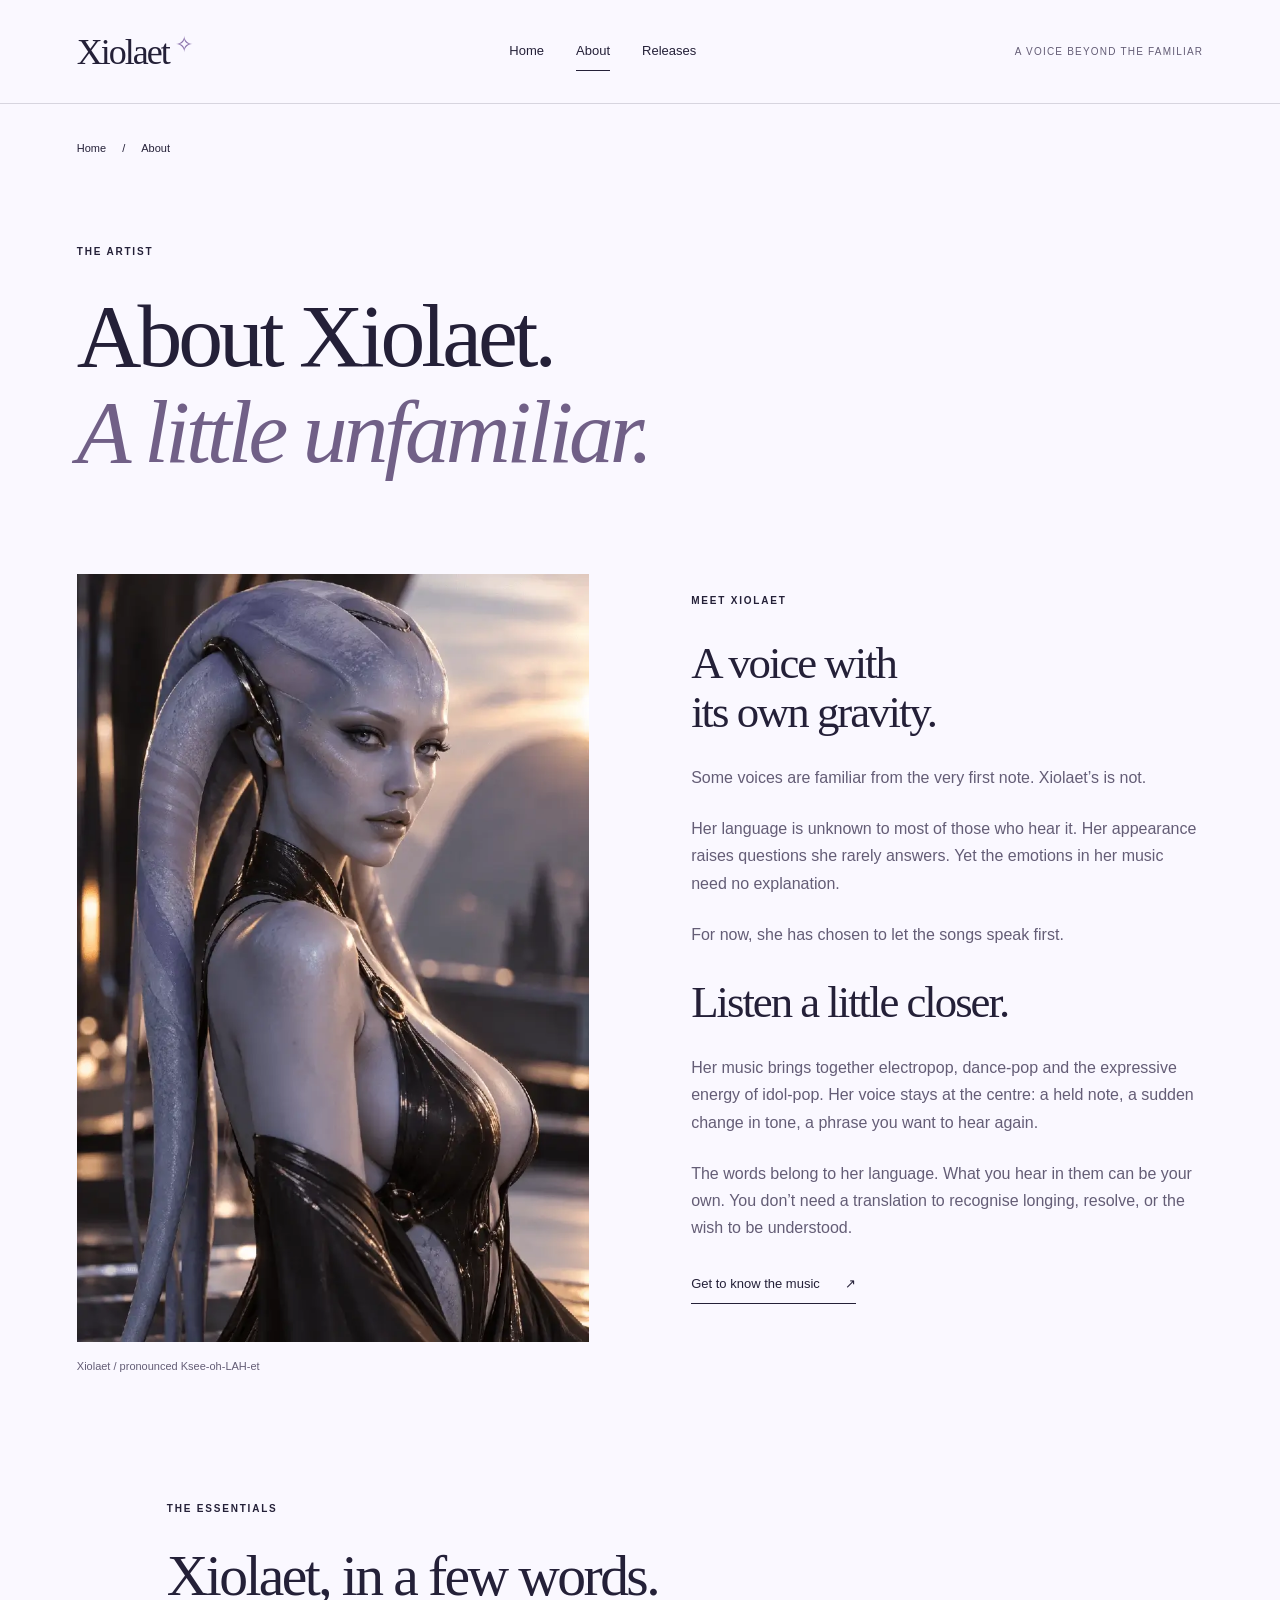
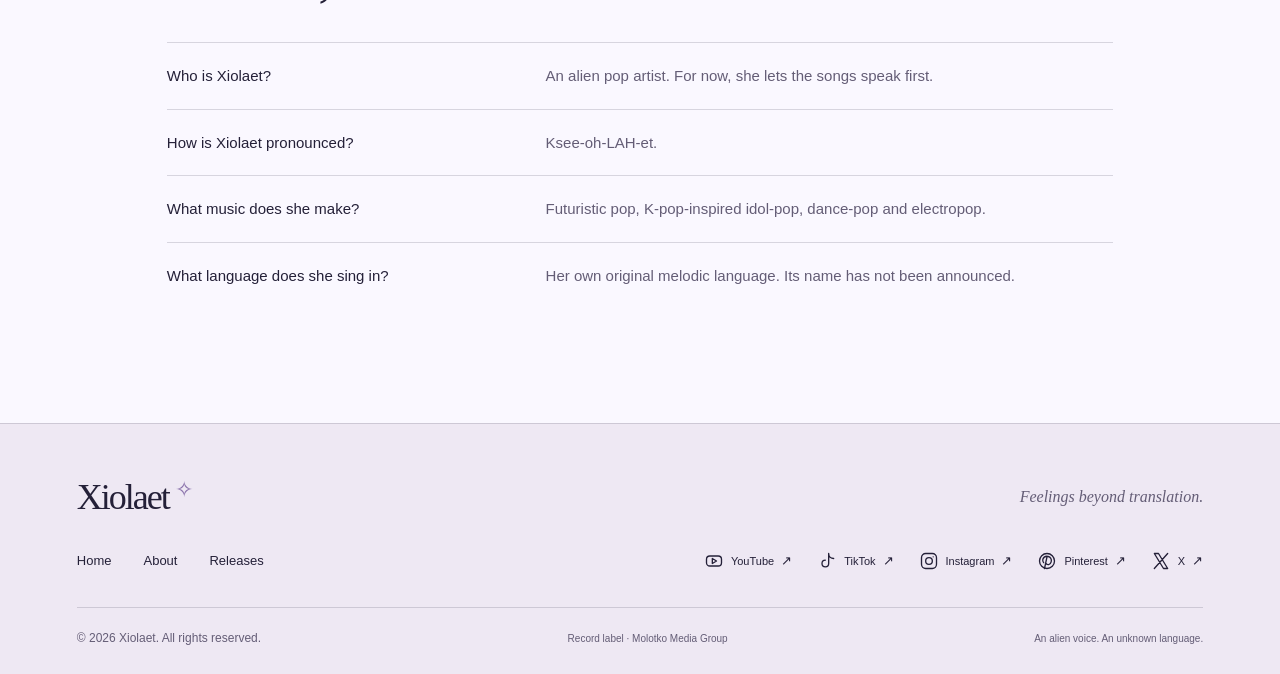
==== about/index.html @ 5410c73b "lireva release" ====
<!doctype html>
<html lang="en"><head>
<meta charset="utf-8">
<meta name="viewport" content="width=device-width, initial-scale=1"><title>About Xiolaet — Her Voice, Language &amp; Music</title>
<meta name="description" content="Meet Xiolaet through her voice, original melodic language and music. Discover the artist behind an alien voice and feelings beyond translation.">
<meta name="robots" content="noindex, nofollow">
<meta name="theme-color" content="#FAF8FF">
<meta property="og:type" content="website">
<meta property="og:title" content="About Xiolaet — Her Voice, Language &amp; Music">
<meta property="og:description" content="Meet Xiolaet through her voice, original melodic language and music. Discover the artist behind an alien voice and feelings beyond translation.">
<meta property="og:site_name" content="Xiolaet">
<meta name="twitter:card" content="summary">
<meta name="twitter:title" content="About Xiolaet — Her Voice, Language &amp; Music">
<meta name="twitter:description" content="Meet Xiolaet through her voice, original melodic language and music. Discover the artist behind an alien voice and feelings beyond translation."><!-- Add absolute canonical, og:url and social image URLs when the production domain is confirmed. -->
<link rel="icon" href="/favicon.svg" type="image/svg+xml">
<link rel="stylesheet" href="/assets/css/styles.css">
<script src="/assets/js/main.js" defer></script>
<script type="application/ld+json">
{
  "@context": "https://schema.org",
  "@graph": [
    {
      "@type": "WebSite",
      "@id": "/#website",
      "name": "Xiolaet",
      "url": "/",
      "inLanguage": "en",
      "about": {
        "@id": "/#artist"
      }
    },
    {
      "@type": "Person",
      "@id": "/#artist",
      "name": "Xiolaet",
      "description": "Xiolaet is an alien pop artist whose music brings together electropop, dance-pop and an original melodic language.",
      "url": "/about/",
      "sameAs": [
        "https://www.youtube.com/@xiolaet",
        "https://www.tiktok.com/@xiolaet_music",
        "https://www.instagram.com/xiolaet.music/",
        "https://www.pinterest.com/xiolaet/",
        "https://x.com/xiolaet"
      ]
    },
    {
      "@type": "AboutPage",
      "@id": "/about/#webpage",
      "url": "/about/",
      "name": "About Xiolaet — Her Voice, Language & Music",
      "description": "Meet Xiolaet through her voice, original melodic language and music. Discover the artist behind an alien voice and feelings beyond translation.",
      "inLanguage": "en",
      "isPartOf": {
        "@id": "/#website"
      },
      "about": {
        "@id": "/#artist"
      },
      "primaryImageOfPage": {
        "@type": "ImageObject",
        "contentUrl": "/assets/images/xiolaet-1024.webp",
        "width": 1024,
        "height": 1536,
        "caption": "Portrait of Xiolaet."
      },
      "mainEntity": {
        "@id": "/#artist"
      },
      "breadcrumb": {
        "@id": "/about/#breadcrumbs"
      }
    },
    {
      "@type": "BreadcrumbList",
      "@id": "/about/#breadcrumbs",
      "itemListElement": [
        {
          "@type": "ListItem",
          "position": 1,
          "name": "Home",
          "item": "/"
        },
        {
          "@type": "ListItem",
          "position": 2,
          "name": "About",
          "item": "/about/"
        }
      ]
    }
  ]
}
</script></head><body><a class="skip" href="#main">Skip to content</a><header class="site-header"><a class="wordmark" href="/" aria-label="Xiolaet home">Xiolaet<span aria-hidden="true">✧</span></a><button class="menu-toggle" aria-controls="navigation" aria-expanded="false" hidden>Menu <span aria-hidden="true">＋</span></button><nav id="navigation" aria-label="Main navigation"><a href="/">Home</a><a href="/about/" aria-current="page">About</a><a href="/releases/">Releases</a></nav><span class="header-note">A voice beyond the familiar</span></header><main id="main"><nav class="breadcrumbs" aria-label="Breadcrumb"><a href="/">Home</a><span>/</span><span aria-current="page">About</span></nav><section class="page-heading"><p class="eyebrow">The artist</p><h1>About Xiolaet.<br><em>A little unfamiliar.</em></h1></section><section class="about-grid section"><div class="about-image"><img class="portrait" src="/assets/images/xiolaet-768.webp" srcset="/assets/images/xiolaet-480.webp 480w, /assets/images/xiolaet-768.webp 768w, /assets/images/xiolaet-1024.webp 1024w" sizes="(max-width: 720px) 100vw, 50vw" width="1024" height="1536" alt="Portrait of Xiolaet with lavender skin and sculptural head-tails in warm evening light" fetchpriority=high><p class="photo-note">Xiolaet / pronounced Ksee-oh-LAH-et</p></div><div class="editorial"><p class="eyebrow">Meet Xiolaet</p><h2>A voice with<br>its own gravity.</h2><p>Some voices are familiar from the very first note. Xiolaet’s is not.</p><p>Her language is unknown to most of those who hear it. Her appearance raises questions she rarely answers. Yet the emotions in her music need no explanation.</p><p>For now, she has chosen to let the songs speak first.</p><h2>Listen a little closer.</h2><p>Her music brings together electropop, dance-pop and the expressive energy of idol-pop. Her voice stays at the centre: a held note, a sudden change in tone, a phrase you want to hear again.</p><p>The words belong to her language. What you hear in them can be your own. You don’t need a translation to recognise longing, resolve, or the wish to be understood.</p><a class="text-link" href="/releases/">Get to know the music <span>↗</span></a></div></section><section class="section artist-facts" aria-labelledby="artist-facts"><p class="eyebrow">The essentials</p><h2 id="artist-facts">Xiolaet, in a few words.</h2><dl><div><dt>Who is Xiolaet?</dt><dd>An alien pop artist. For now, she lets the songs speak first.</dd></div><div><dt>How is Xiolaet pronounced?</dt><dd>Ksee-oh-LAH-et.</dd></div><div><dt>What music does she make?</dt><dd>Futuristic pop, K-pop-inspired idol-pop, dance-pop and electropop.</dd></div><div><dt>What language does she sing in?</dt><dd>Her own original melodic language. Its name has not been announced.</dd></div></dl></section></main><footer><div class="footer-top"><a class="wordmark" href="/">Xiolaet<span aria-hidden="true">✧</span></a><p>Feelings beyond translation.</p></div><div class="footer-middle"><nav aria-label="Footer navigation"><a href="/">Home</a><a href="/about/" aria-current="page">About</a><a href="/releases/">Releases</a></nav><div class="social-links"><a href="https://www.youtube.com/@xiolaet" target="_blank" rel="noopener noreferrer" aria-label="Xiolaet on YouTube (opens in a new tab)"><img src="/assets/icons/youtube.svg" width="20" height="20" alt="">YouTube<span aria-hidden="true">↗</span></a><a href="https://www.tiktok.com/@xiolaet_music" target="_blank" rel="noopener noreferrer" aria-label="Xiolaet on TikTok (opens in a new tab)"><img src="/assets/icons/tiktok.svg" width="20" height="20" alt="">TikTok<span aria-hidden="true">↗</span></a><a href="https://www.instagram.com/xiolaet.music/" target="_blank" rel="noopener noreferrer" aria-label="Xiolaet on Instagram (opens in a new tab)"><img src="/assets/icons/instagram.svg" width="20" height="20" alt="">Instagram<span aria-hidden="true">↗</span></a><a href="https://www.pinterest.com/xiolaet/" target="_blank" rel="noopener noreferrer" aria-label="Xiolaet on Pinterest (opens in a new tab)"><img src="/assets/icons/pinterest.svg" width="20" height="20" alt="">Pinterest<span aria-hidden="true">↗</span></a><a href="https://x.com/xiolaet" target="_blank" rel="noopener noreferrer" aria-label="Xiolaet on X (opens in a new tab)"><img src="/assets/icons/x.svg" width="20" height="20" alt="">X<span aria-hidden="true">↗</span></a></div></div><div class="footer-bottom"><small>© 2026 Xiolaet. All rights reserved.</small><span class="label-credit">Record label · Molotko Media Group</span><span>An alien voice. An unknown language.</span></div></footer></body></html>
---- assets/css/styles.css ----
:root{--pearl:#faf8ff;--lavender:#c9b9e8;--blush:#f2e6f2;--lilac:#a99acb;--ink:#242038;--muted:#645d76;--cobalt:#7386cb;--champagne:#dcc8a9;--serif:Georgia,'Times New Roman',serif;--sans:'Helvetica Neue',Arial,sans-serif;--space:clamp(24px,6vw,100px);--radius:3px;--line:rgba(36,32,56,.16)}
*{box-sizing:border-box}html{scroll-behavior:smooth;scroll-padding-top:30px}body{margin:0;background:var(--pearl);color:var(--ink);font-family:var(--sans);font-size:16px;line-height:1.7}a{color:inherit;text-decoration:none}a,button{-webkit-tap-highlight-color:transparent}a:focus-visible,button:focus-visible{outline:3px solid #62428e;outline-offset:6px}img{display:block;max-width:100%;height:auto}button{font:inherit}p{margin:0 0 24px}h1,h2,h3{font-family:var(--serif);font-weight:400;line-height:1.08;letter-spacing:-.045em;margin:0 0 28px}h1{font-size:clamp(52px,7vw,106px)}h2{font-size:clamp(36px,4.5vw,68px)}em{font-weight:400;color:#716087}small{font-size:12px}::selection{background:var(--lavender)}.skip{position:fixed;top:-100px;left:15px;background:var(--ink);color:white;padding:12px;z-index:20}.skip:focus{top:10px}.site-header{height:104px;padding:0 var(--space);display:flex;align-items:center;justify-content:space-between;border-bottom:1px solid var(--line);gap:25px}.wordmark{font-family:var(--serif);font-size:36px;line-height:1;letter-spacing:-2px;white-space:nowrap}.wordmark span{font-size:22px;display:inline-block;vertical-align:top;margin-left:6px;color:#8a72ab}.site-header nav,footer nav{display:flex;gap:32px;font-size:13px}.site-header nav a{padding:10px 0;position:relative}.site-header nav a[aria-current=page]:after{content:'';position:absolute;bottom:2px;left:0;right:0;height:1px;background:var(--ink)}.header-note{font-size:10px;letter-spacing:.12em;text-transform:uppercase;color:var(--muted)}.eyebrow{font-size:10px;letter-spacing:.18em;text-transform:uppercase;font-weight:600;margin-bottom:28px}.actions{display:flex;gap:25px;align-items:center;flex-wrap:wrap;margin-top:35px}.button{background:var(--ink);color:var(--pearl);padding:15px 21px;font-size:12px;display:inline-flex;gap:25px;border-radius:var(--radius);transition:background .2s,transform .2s}.button:hover{background:#4c3d64;transform:translateY(-2px)}.text-link{font-size:13px;display:inline-flex;align-items:center;gap:25px;border-bottom:1px solid var(--ink);padding:8px 0;transition:gap .2s}.text-link:hover{gap:35px}.tiny-star{font-size:40px;color:#9380b5}.section{padding:100px var(--space);max-width:1700px;margin:auto}.intro{text-align:center;max-width:1000px;padding-top:115px;padding-bottom:110px}.intro p:last-child{max-width:590px;margin:0 auto;color:var(--muted)}.featured{display:grid;grid-template-columns:1fr 1fr;gap:clamp(30px,8vw,130px);align-items:center;padding-top:20px}.cover{aspect-ratio:1;background:radial-gradient(ellipse at 60% 35%,#faf4ec 0,transparent 42%),linear-gradient(135deg,#d0c3e7,#ede5f2 50%,#b6b5d3);position:relative;overflow:hidden;display:flex;align-items:center;justify-content:center;isolation:isolate;border:1px solid #ddd2e6}.cover-top{position:absolute;top:7%;left:7%;right:7%;display:flex;justify-content:space-between;font-family:var(--serif);font-size:clamp(14px,2vw,24px)}.cover-top span{font-family:var(--sans);font-size:9px;letter-spacing:.15em;padding-top:7px}.orbit{width:53%;height:65%;border-radius:50%;border:1px solid #faf8ff;box-shadow:inset 18px 2px 30px #ffffff90,15px 10px 40px #8b7da54d;transform:rotate(35deg);position:absolute;z-index:-1}.orbit:after{content:'';position:absolute;inset:10%;border-radius:50%;border:1px solid #ffffff80}.cover-title{font-size:clamp(36px,6vw,90px);font-family:var(--serif);letter-spacing:.07em;color:#453a59}.cover-note{position:absolute;bottom:7%;left:5%;right:5%;text-align:center;font-size:9px;letter-spacing:.04em;color:#51465f}.art-link{display:block}.art-link .cover{transition:filter .4s,transform .4s}.art-link:hover .cover{filter:brightness(1.04);transform:translateY(-4px)}.feature-copy p{max-width:400px}.muted{color:var(--muted);font-size:14px}.status{display:block;font-size:10px;letter-spacing:.08em;text-transform:uppercase;color:var(--muted);margin-top:28px}.statement{padding:95px 24px;background:var(--ink);color:var(--pearl);text-align:center}.statement>span{color:var(--champagne);font-size:34px;display:inline-block;margin-bottom:25px;animation:float 6s ease-in-out infinite}.statement h2{font-size:clamp(40px,5.4vw,80px);margin:0}.statement em{color:var(--lavender)}.discovery{display:grid;grid-template-columns:1fr 1fr;gap:60px;align-items:center}.discovery h2{margin:0}.discovery-links a{display:flex;align-items:center;gap:16px;padding:18px 0;border-bottom:1px solid var(--line);font-size:15px}.discovery-links a span{margin-left:auto}.discovery-links a:hover{color:#755391}.page-heading{padding:85px var(--space) 40px;max-width:1700px;margin:auto}.page-heading>p:last-child{color:var(--muted)}.about-grid{display:grid;grid-template-columns:1fr 1fr;gap:8vw;padding-top:25px;align-items:start}.about-image .portrait{width:100%;max-height:850px;object-fit:cover}.photo-note{font-size:11px;color:var(--muted);margin-top:15px}.editorial{padding-top:18px}.editorial h2{font-size:clamp(32px,3.5vw,52px)}.editorial p{color:var(--muted)}.editorial .eyebrow{color:var(--ink)}.editorial h2:not(:first-child){margin-top:30px}.future{background:#eee7f5;text-align:center;max-width:none}.future p:last-child{margin:0}.catalog{padding-top:15px;display:grid;grid-template-columns:1fr 1fr;gap:8vw;align-items:center}.release-title{display:flex;justify-content:space-between;align-items:center;margin-top:25px}.release-title h2{font-size:36px;margin:0}.release-card>p{margin:10px 0}.catalog-note{text-align:center;padding:50px 15px}.catalog-note>span{font-size:60px;color:#a99acb}.catalog-note p{font-family:var(--serif);font-size:42px;line-height:1.2;margin:25px 0}.catalog-note small{color:var(--muted)}.breadcrumbs{display:flex;gap:16px;font-size:11px;padding:35px var(--space) 0}.breadcrumbs a:hover{text-decoration:underline}.release-hero{display:grid;grid-template-columns:1fr 1fr;gap:7vw;padding-top:45px;align-items:center}.release-intro h1{font-size:clamp(55px,7vw,100px)}.lead{font-family:var(--serif);font-size:34px;line-height:1.2}.release-intro>p:not(.eyebrow):not(.lead){color:var(--muted)}dl{font-size:12px;margin-top:35px}dl>div{display:grid;grid-template-columns:40% 60%;padding:12px 0;border-top:1px solid var(--line)}dt{color:var(--muted)}dd{margin:0}dd a{text-decoration:underline}.track-details{padding-top:0}.detail-row{display:grid;grid-template-columns:1fr 2fr;gap:35px;padding:50px 0;border-top:1px solid var(--line)}.detail-row h2{font-size:38px}.detail-row p{max-width:580px}.draft{color:var(--muted);font-size:13px}.back-link{margin-top:15px}footer{padding:55px var(--space) 25px;background:#eee8f3;border-top:1px solid var(--line)}.footer-top,.footer-middle,.footer-bottom{display:flex;justify-content:space-between;align-items:center;gap:25px}.footer-top{margin-bottom:35px}.footer-top p{font-family:var(--serif);font-style:italic;margin:0;color:var(--muted)}.social-links{display:flex;gap:25px}.social-links a{font-size:11px;display:flex;align-items:center;gap:7px}.social-links a span{font-size:13px}.footer-bottom{border-top:1px solid var(--line);margin-top:35px;padding-top:20px;font-size:10px;color:var(--muted)}.menu-toggle{background:none;border:1px solid var(--line);padding:7px 12px;color:var(--ink);font-size:12px}.reveal.is-pending{opacity:0;transform:translateY(18px)}.reveal{transition:opacity .7s,transform .7s}@keyframes float{50%{transform:translateY(-7px)}}
@media(min-width:1700px){.site-header,footer{padding-left:max(var(--space),calc((100vw - 1500px)/2));padding-right:max(var(--space),calc((100vw - 1500px)/2))}}
@media(max-width:1000px){.header-note{display:none}.actions{gap:12px}.footer-middle{align-items:flex-start;flex-wrap:wrap}.social-links{flex-wrap:wrap}}
@media(max-width:720px){.site-header{height:auto;min-height:82px;flex-wrap:wrap;padding-top:20px;padding-bottom:20px;gap:18px}.wordmark{font-size:32px}.site-header nav{width:100%;justify-content:space-between;gap:15px}.js-nav .menu-toggle{display:block}.js-nav #navigation:not(.is-open){display:none}.section{padding:65px var(--space)}.intro{padding-top:70px}.featured,.about-grid,.catalog,.release-hero,.discovery{grid-template-columns:1fr;gap:35px}.featured{padding-top:0}.feature-copy h2{font-size:55px}.statement{padding:65px 24px}.page-heading{padding-top:55px;padding-bottom:30px}.page-heading h1{font-size:48px}.about-grid{padding-top:0}.editorial{padding:0}.catalog{padding-top:0}.catalog-note{padding:20px 0}.cover-title{font-size:clamp(42px,12vw,80px)}.release-hero{padding-top:30px}.release-intro h1{font-size:65px}.detail-row{grid-template-columns:1fr;gap:8px;padding:35px 0}.detail-row .eyebrow{margin-bottom:10px}.track-details{padding-top:0}.footer-top,.footer-middle,.footer-bottom{align-items:flex-start;flex-direction:column;gap:22px}.social-links{gap:18px}footer nav{gap:25px}.footer-top{margin-bottom:25px}.footer-bottom{gap:8px}.cover-note{font-size:8px}.discovery{gap:20px}}
@media(prefers-reduced-motion:reduce){html{scroll-behavior:auto}*,*:before,*:after{animation:none!important;transition:none!important}.reveal.is-pending{opacity:1;transform:none}}
/* The menu toggle is only relevant to the compact navigation. */
@media(min-width:721px){.menu-toggle{display:none}}
.artist-facts{padding-top:0;max-width:1100px}.artist-facts dl{font-size:15px}.artist-facts dl>div{gap:24px;grid-template-columns:minmax(0,1fr) minmax(0,1.6fr);padding:20px 0}.artist-facts dt{color:var(--ink)}.artist-facts dd{color:var(--muted)}
@media(max-width:720px){.artist-facts dl>div{grid-template-columns:1fr;gap:8px}}

/* Full-width landscape hero; the translucent panel keeps the scene visible. */
.hero{
  --hero-radius:32px;
  position:relative;isolation:isolate;
  width:100%;max-width:none;margin:0;
  min-height:clamp(680px,78svh,960px);
  display:flex;align-items:center;
  padding:clamp(40px,5vw,80px) var(--space);
  background-color:var(--pearl);
  background-image:url('/assets/images/hero.png');
  background-size:cover;background-position:center;background-repeat:no-repeat;
}
/* Fade the blurred bottom edge into the exact page background. */
.hero::after{
  content:"";position:absolute;inset:auto 0 0;
  height:clamp(100px,12vw,180px);
  pointer-events:none;z-index:0;
  -webkit-backdrop-filter:blur(7px);
  backdrop-filter:blur(7px);
  background:linear-gradient(to bottom,rgba(250,248,255,0),rgba(250,248,255,.55) 45%,var(--pearl) 95%);
  -webkit-mask-image:linear-gradient(to bottom,transparent,#000 45%);
  mask-image:linear-gradient(to bottom,transparent,#000 45%);
}
.hero-copy{
  position:relative;z-index:1;
  width:min(100%,560px);min-width:0;
  padding:clamp(28px,3.2vw,48px);
  border:1px solid rgba(255,255,255,.76);
  border-radius:var(--hero-radius);
  background:rgba(250,248,255,.82);
  box-shadow:0 16px 64px rgba(64,49,87,.10);
}
.hero .eyebrow{margin-bottom:22px}
.hero h1{font-size:clamp(76px,7vw,112px);margin-bottom:24px;line-height:1}
.hero h2{font-size:clamp(34px,3vw,46px);line-height:1.16;margin-bottom:20px}
.hero h2 em{color:#665477}
.hero-sub{color:#51485f;font-size:16px;margin-bottom:0}
.hero .actions{margin-top:28px;gap:16px 24px}
.hero .button{border-radius:12px}
.hero .text-link{gap:14px}
.hero .text-link:hover{gap:20px}
.hero-caption{display:flex;align-items:center;gap:14px;margin-top:28px;color:#51485f;font-size:11px;line-height:1.6}
.hero-caption .tiny-star{font-size:32px;color:#78628e}
@media(min-width:1700px){.hero{padding-left:max(var(--space),calc((100vw - 1500px)/2))}}
@media(max-width:720px){
  .hero{--hero-radius:24px;min-height:720px;align-items:flex-end;padding:140px 20px 40px;background-position:65% center}
  .hero-copy{width:100%;max-width:520px;margin:0 auto;padding:28px;background:rgba(250,248,255,.88)}
  .hero h1{font-size:clamp(64px,14vw,88px);margin-bottom:20px}
  .hero h2{font-size:clamp(30px,6.8vw,40px)}
  .hero .eyebrow{font-size:9px;letter-spacing:.12em}
  .hero .actions{gap:14px 20px}
  .hero-caption{margin-top:22px}
}
@media(max-width:375px){.hero{padding:110px 16px 32px;min-height:700px}.hero-copy{padding:24px}.hero .actions{align-items:flex-start;flex-direction:column}}

/* Official release art preserves the supplied square cover without cropping. */
.release-artwork{display:block;width:100%;height:auto;aspect-ratio:1;object-fit:contain;border-radius:var(--radius)}
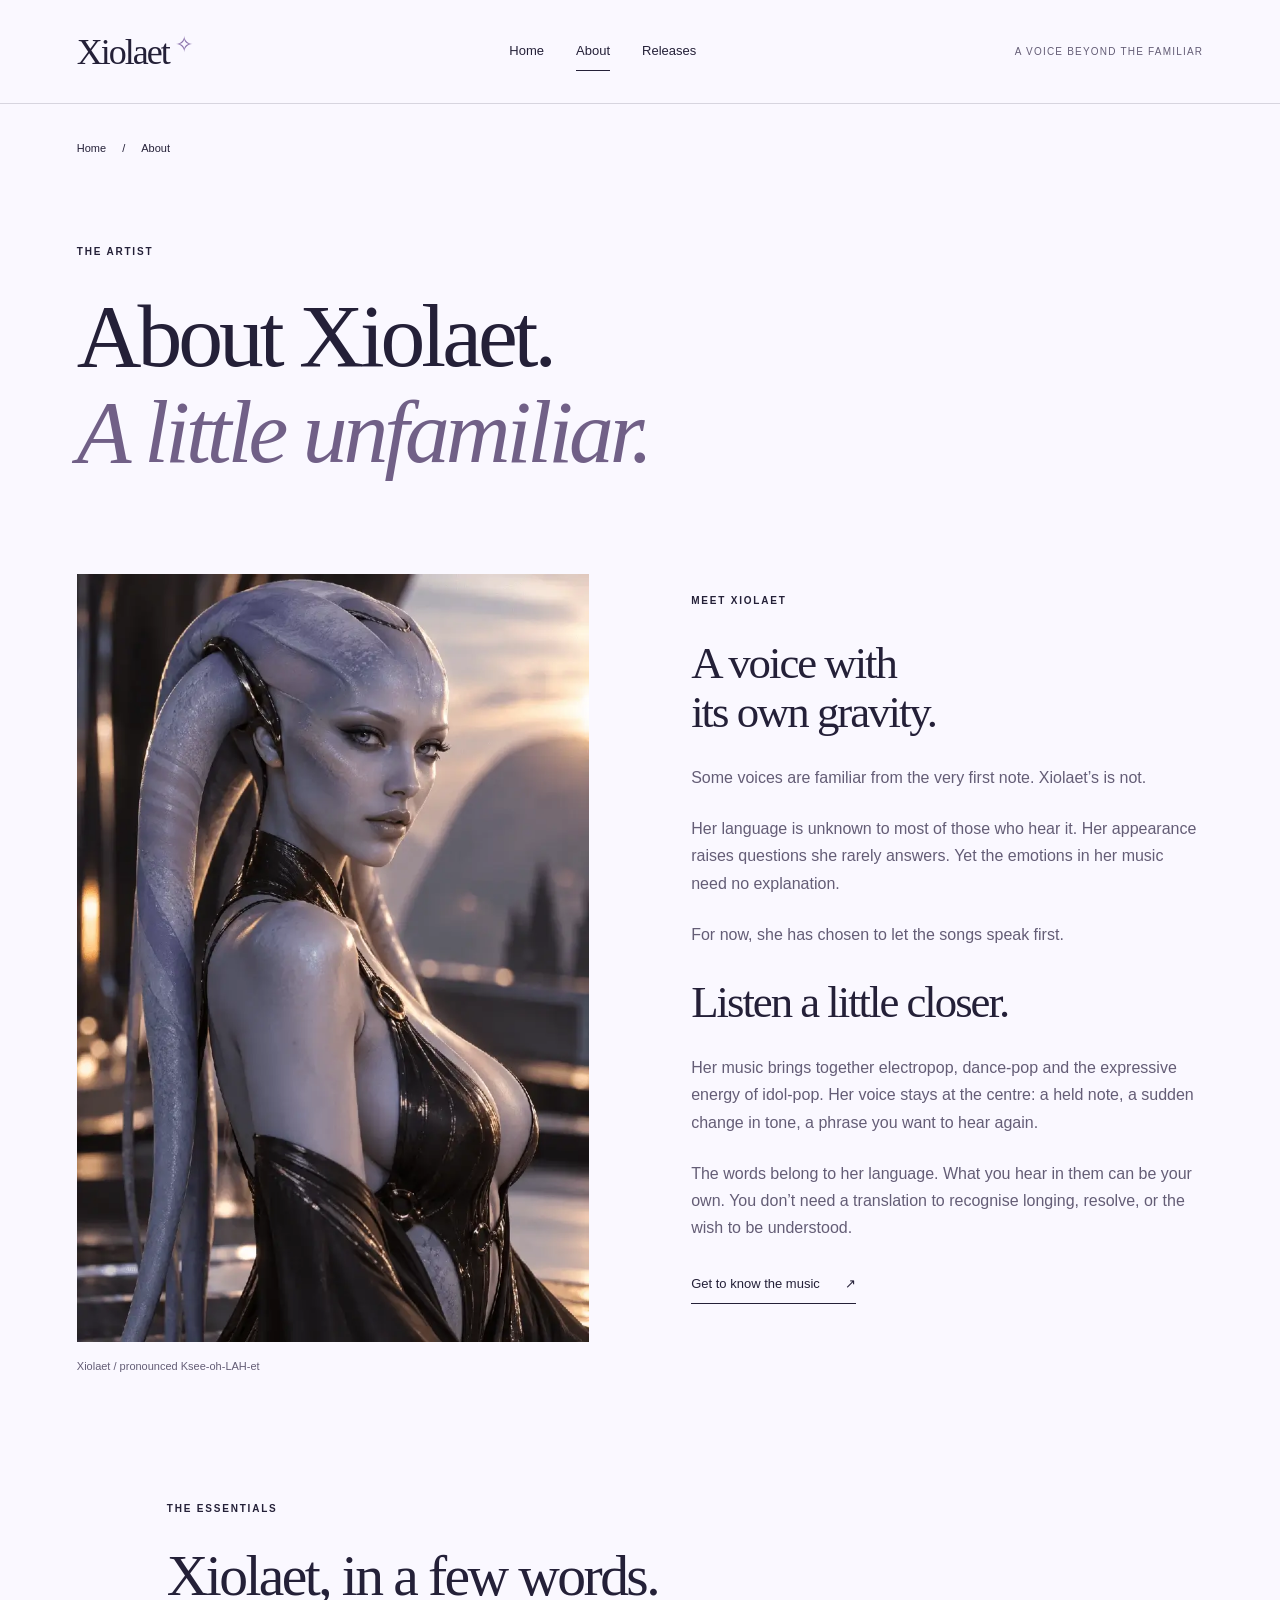
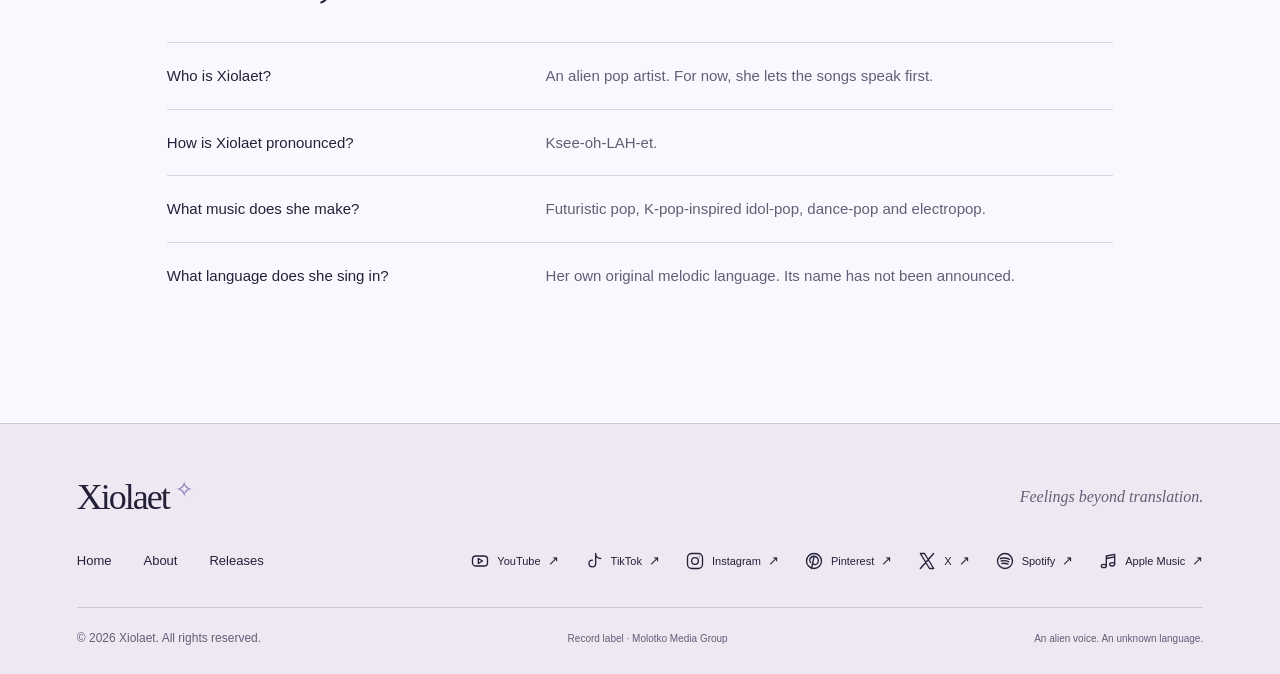
==== commit 7a802eba: "LIREVA release" ====
--- a/about/index.html
+++ b/about/index.html
@@ -3,7 +3,7 @@
 <meta charset="utf-8">
 <meta name="viewport" content="width=device-width, initial-scale=1"><title>About Xiolaet — Her Voice, Language &amp; Music</title>
 <meta name="description" content="Meet Xiolaet through her voice, original melodic language and music. Discover the artist behind an alien voice and feelings beyond translation.">
-<meta name="robots" content="noindex, nofollow">
+<meta name="robots" content="index, follow, max-image-preview:large">
 <meta name="theme-color" content="#FAF8FF">
 <meta property="og:type" content="website">
 <meta property="og:title" content="About Xiolaet — Her Voice, Language &amp; Music">
@@ -11,7 +11,15 @@
 <meta property="og:site_name" content="Xiolaet">
 <meta name="twitter:card" content="summary">
 <meta name="twitter:title" content="About Xiolaet — Her Voice, Language &amp; Music">
-<meta name="twitter:description" content="Meet Xiolaet through her voice, original melodic language and music. Discover the artist behind an alien voice and feelings beyond translation."><!-- Add absolute canonical, og:url and social image URLs when the production domain is confirmed. -->
+<meta name="twitter:description" content="Meet Xiolaet through her voice, original melodic language and music. Discover the artist behind an alien voice and feelings beyond translation.">
+<link rel="canonical" href="https://xiolaet.com/about/">
+<meta property="og:url" content="https://xiolaet.com/about/">
+<meta property="og:image" content="https://xiolaet.com/assets/images/xiolaet-1024.webp">
+<meta property="og:image:width" content="1024">
+<meta property="og:image:height" content="1536">
+<meta property="og:image:alt" content="Xiolaet — official artist portrait">
+<meta name="twitter:image" content="https://xiolaet.com/assets/images/xiolaet-1024.webp">
+<meta name="twitter:image:alt" content="Xiolaet — official artist portrait">
 <link rel="icon" href="/favicon.svg" type="image/svg+xml">
 <link rel="stylesheet" href="/assets/css/styles.css">
 <script src="/assets/js/main.js" defer></script>
@@ -21,73 +29,81 @@
   "@graph": [
     {
       "@type": "WebSite",
-      "@id": "/#website",
+      "@id": "https://xiolaet.com/#website",
       "name": "Xiolaet",
-      "url": "/",
+      "url": "https://xiolaet.com/",
       "inLanguage": "en",
       "about": {
-        "@id": "/#artist"
+        "@id": "https://xiolaet.com/#artist"
       }
     },
     {
       "@type": "Person",
-      "@id": "/#artist",
+      "@id": "https://xiolaet.com/#artist",
       "name": "Xiolaet",
       "description": "Xiolaet is an alien pop artist whose music brings together electropop, dance-pop and an original melodic language.",
-      "url": "/about/",
+      "url": "https://xiolaet.com/about/",
       "sameAs": [
         "https://www.youtube.com/@xiolaet",
         "https://www.tiktok.com/@xiolaet_music",
         "https://www.instagram.com/xiolaet.music/",
         "https://www.pinterest.com/xiolaet/",
-        "https://x.com/xiolaet"
+        "https://x.com/xiolaet",
+        "https://open.spotify.com/artist/1tHgPAeahSXP8N11vZ2Hvl",
+        "https://music.apple.com/us/artist/xiolaet/6828361482"
       ]
     },
     {
       "@type": "AboutPage",
-      "@id": "/about/#webpage",
-      "url": "/about/",
+      "@id": "https://xiolaet.com/about/#webpage",
+      "url": "https://xiolaet.com/about/",
       "name": "About Xiolaet — Her Voice, Language & Music",
       "description": "Meet Xiolaet through her voice, original melodic language and music. Discover the artist behind an alien voice and feelings beyond translation.",
       "inLanguage": "en",
       "isPartOf": {
-        "@id": "/#website"
+        "@id": "https://xiolaet.com/#website"
       },
       "about": {
-        "@id": "/#artist"
+        "@id": "https://xiolaet.com/#artist"
       },
       "primaryImageOfPage": {
         "@type": "ImageObject",
-        "contentUrl": "/assets/images/xiolaet-1024.webp",
+        "contentUrl": "https://xiolaet.com/assets/images/xiolaet-1024.webp",
         "width": 1024,
         "height": 1536,
         "caption": "Portrait of Xiolaet."
       },
       "mainEntity": {
-        "@id": "/#artist"
+        "@id": "https://xiolaet.com/#artist"
       },
       "breadcrumb": {
-        "@id": "/about/#breadcrumbs"
+        "@id": "https://xiolaet.com/about/#breadcrumbs"
       }
     },
     {
       "@type": "BreadcrumbList",
-      "@id": "/about/#breadcrumbs",
+      "@id": "https://xiolaet.com/about/#breadcrumbs",
       "itemListElement": [
         {
           "@type": "ListItem",
           "position": 1,
           "name": "Home",
-          "item": "/"
+          "item": "https://xiolaet.com/"
         },
         {
           "@type": "ListItem",
           "position": 2,
           "name": "About",
-          "item": "/about/"
+          "item": "https://xiolaet.com/about/"
         }
       ]
     }
   ]
 }
-</script></head><body><a class="skip" href="#main">Skip to content</a><header class="site-header"><a class="wordmark" href="/" aria-label="Xiolaet home">Xiolaet<span aria-hidden="true">✧</span></a><button class="menu-toggle" aria-controls="navigation" aria-expanded="false" hidden>Menu <span aria-hidden="true">＋</span></button><nav id="navigation" aria-label="Main navigation"><a href="/">Home</a><a href="/about/" aria-current="page">About</a><a href="/releases/">Releases</a></nav><span class="header-note">A voice beyond the familiar</span></header><main id="main"><nav class="breadcrumbs" aria-label="Breadcrumb"><a href="/">Home</a><span>/</span><span aria-current="page">About</span></nav><section class="page-heading"><p class="eyebrow">The artist</p><h1>About Xiolaet.<br><em>A little unfamiliar.</em></h1></section><section class="about-grid section"><div class="about-image"><img class="portrait" src="/assets/images/xiolaet-768.webp" srcset="/assets/images/xiolaet-480.webp 480w, /assets/images/xiolaet-768.webp 768w, /assets/images/xiolaet-1024.webp 1024w" sizes="(max-width: 720px) 100vw, 50vw" width="1024" height="1536" alt="Portrait of Xiolaet with lavender skin and sculptural head-tails in warm evening light" fetchpriority=high><p class="photo-note">Xiolaet / pronounced Ksee-oh-LAH-et</p></div><div class="editorial"><p class="eyebrow">Meet Xiolaet</p><h2>A voice with<br>its own gravity.</h2><p>Some voices are familiar from the very first note. Xiolaet’s is not.</p><p>Her language is unknown to most of those who hear it. Her appearance raises questions she rarely answers. Yet the emotions in her music need no explanation.</p><p>For now, she has chosen to let the songs speak first.</p><h2>Listen a little closer.</h2><p>Her music brings together electropop, dance-pop and the expressive energy of idol-pop. Her voice stays at the centre: a held note, a sudden change in tone, a phrase you want to hear again.</p><p>The words belong to her language. What you hear in them can be your own. You don’t need a translation to recognise longing, resolve, or the wish to be understood.</p><a class="text-link" href="/releases/">Get to know the music <span>↗</span></a></div></section><section class="section artist-facts" aria-labelledby="artist-facts"><p class="eyebrow">The essentials</p><h2 id="artist-facts">Xiolaet, in a few words.</h2><dl><div><dt>Who is Xiolaet?</dt><dd>An alien pop artist. For now, she lets the songs speak first.</dd></div><div><dt>How is Xiolaet pronounced?</dt><dd>Ksee-oh-LAH-et.</dd></div><div><dt>What music does she make?</dt><dd>Futuristic pop, K-pop-inspired idol-pop, dance-pop and electropop.</dd></div><div><dt>What language does she sing in?</dt><dd>Her own original melodic language. Its name has not been announced.</dd></div></dl></section></main><footer><div class="footer-top"><a class="wordmark" href="/">Xiolaet<span aria-hidden="true">✧</span></a><p>Feelings beyond translation.</p></div><div class="footer-middle"><nav aria-label="Footer navigation"><a href="/">Home</a><a href="/about/" aria-current="page">About</a><a href="/releases/">Releases</a></nav><div class="social-links"><a href="https://www.youtube.com/@xiolaet" target="_blank" rel="noopener noreferrer" aria-label="Xiolaet on YouTube (opens in a new tab)"><img src="/assets/icons/youtube.svg" width="20" height="20" alt="">YouTube<span aria-hidden="true">↗</span></a><a href="https://www.tiktok.com/@xiolaet_music" target="_blank" rel="noopener noreferrer" aria-label="Xiolaet on TikTok (opens in a new tab)"><img src="/assets/icons/tiktok.svg" width="20" height="20" alt="">TikTok<span aria-hidden="true">↗</span></a><a href="https://www.instagram.com/xiolaet.music/" target="_blank" rel="noopener noreferrer" aria-label="Xiolaet on Instagram (opens in a new tab)"><img src="/assets/icons/instagram.svg" width="20" height="20" alt="">Instagram<span aria-hidden="true">↗</span></a><a href="https://www.pinterest.com/xiolaet/" target="_blank" rel="noopener noreferrer" aria-label="Xiolaet on Pinterest (opens in a new tab)"><img src="/assets/icons/pinterest.svg" width="20" height="20" alt="">Pinterest<span aria-hidden="true">↗</span></a><a href="https://x.com/xiolaet" target="_blank" rel="noopener noreferrer" aria-label="Xiolaet on X (opens in a new tab)"><img src="/assets/icons/x.svg" width="20" height="20" alt="">X<span aria-hidden="true">↗</span></a></div></div><div class="footer-bottom"><small>© 2026 Xiolaet. All rights reserved.</small><span class="label-credit">Record label · Molotko Media Group</span><span>An alien voice. An unknown language.</span></div></footer></body></html>+</script><script async src="https://www.googletagmanager.com/gtm.js?id=GTM-PG774B6Q"></script>
+<script>
+  window.dataLayer = window.dataLayer || [];
+  function gtag(){dataLayer.push(arguments);}
+  gtag('js', new Date());
+</script><meta name="msvalidate.01" content="C53BC8A722B4CA1189AC6621F218E578" />
+</head><body><a class="skip" href="#main">Skip to content</a><header class="site-header"><a class="wordmark" href="/" aria-label="Xiolaet home">Xiolaet<span aria-hidden="true">✧</span></a><button class="menu-toggle" aria-controls="navigation" aria-expanded="false" hidden>Menu <span aria-hidden="true">＋</span></button><nav id="navigation" aria-label="Main navigation"><a href="/">Home</a><a href="/about/" aria-current="page">About</a><a href="/releases/">Releases</a></nav><span class="header-note">A voice beyond the familiar</span></header><main id="main"><nav class="breadcrumbs" aria-label="Breadcrumb"><a href="/">Home</a><span>/</span><span aria-current="page">About</span></nav><section class="page-heading"><p class="eyebrow">The artist</p><h1>About Xiolaet.<br><em>A little unfamiliar.</em></h1></section><section class="about-grid section"><div class="about-image"><img class="portrait" src="/assets/images/xiolaet-768.webp" srcset="/assets/images/xiolaet-480.webp 480w, /assets/images/xiolaet-768.webp 768w, /assets/images/xiolaet-1024.webp 1024w" sizes="(max-width: 720px) 100vw, 50vw" width="1024" height="1536" alt="Portrait of Xiolaet with lavender skin and sculptural head-tails in warm evening light" fetchpriority=high><p class="photo-note">Xiolaet / pronounced Ksee-oh-LAH-et</p></div><div class="editorial"><p class="eyebrow">Meet Xiolaet</p><h2>A voice with<br>its own gravity.</h2><p>Some voices are familiar from the very first note. Xiolaet’s is not.</p><p>Her language is unknown to most of those who hear it. Her appearance raises questions she rarely answers. Yet the emotions in her music need no explanation.</p><p>For now, she has chosen to let the songs speak first.</p><h2>Listen a little closer.</h2><p>Her music brings together electropop, dance-pop and the expressive energy of idol-pop. Her voice stays at the centre: a held note, a sudden change in tone, a phrase you want to hear again.</p><p>The words belong to her language. What you hear in them can be your own. You don’t need a translation to recognise longing, resolve, or the wish to be understood.</p><a class="text-link" href="/releases/">Get to know the music <span>↗</span></a></div></section><section class="section artist-facts" aria-labelledby="artist-facts"><p class="eyebrow">The essentials</p><h2 id="artist-facts">Xiolaet, in a few words.</h2><dl><div><dt>Who is Xiolaet?</dt><dd>An alien pop artist. For now, she lets the songs speak first.</dd></div><div><dt>How is Xiolaet pronounced?</dt><dd>Ksee-oh-LAH-et.</dd></div><div><dt>What music does she make?</dt><dd>Futuristic pop, K-pop-inspired idol-pop, dance-pop and electropop.</dd></div><div><dt>What language does she sing in?</dt><dd>Her own original melodic language. Its name has not been announced.</dd></div></dl></section></main><footer><div class="footer-top"><a class="wordmark" href="/">Xiolaet<span aria-hidden="true">✧</span></a><p>Feelings beyond translation.</p></div><div class="footer-middle"><nav aria-label="Footer navigation"><a href="/">Home</a><a href="/about/" aria-current="page">About</a><a href="/releases/">Releases</a></nav><div class="social-links"><a href="https://www.youtube.com/@xiolaet" target="_blank" rel="noopener noreferrer" aria-label="Xiolaet on YouTube (opens in a new tab)"><img src="/assets/icons/youtube.svg" width="20" height="20" alt="">YouTube<span aria-hidden="true">↗</span></a><a href="https://www.tiktok.com/@xiolaet_music" target="_blank" rel="noopener noreferrer" aria-label="Xiolaet on TikTok (opens in a new tab)"><img src="/assets/icons/tiktok.svg" width="20" height="20" alt="">TikTok<span aria-hidden="true">↗</span></a><a href="https://www.instagram.com/xiolaet.music/" target="_blank" rel="noopener noreferrer" aria-label="Xiolaet on Instagram (opens in a new tab)"><img src="/assets/icons/instagram.svg" width="20" height="20" alt="">Instagram<span aria-hidden="true">↗</span></a><a href="https://www.pinterest.com/xiolaet/" target="_blank" rel="noopener noreferrer" aria-label="Xiolaet on Pinterest (opens in a new tab)"><img src="/assets/icons/pinterest.svg" width="20" height="20" alt="">Pinterest<span aria-hidden="true">↗</span></a><a href="https://x.com/xiolaet" target="_blank" rel="noopener noreferrer" aria-label="Xiolaet on X (opens in a new tab)"><img src="/assets/icons/x.svg" width="20" height="20" alt="">X<span aria-hidden="true">↗</span></a><a href="https://open.spotify.com/artist/1tHgPAeahSXP8N11vZ2Hvl" target="_blank" rel="noopener noreferrer" aria-label="Xiolaet on Spotify (opens in a new tab)"><img src="/assets/icons/spotify.svg" width="20" height="20" alt="">Spotify<span aria-hidden="true">↗</span></a><a href="https://music.apple.com/us/artist/xiolaet/6828361482" target="_blank" rel="noopener noreferrer" aria-label="Xiolaet on Apple Music (opens in a new tab)"><img src="/assets/icons/apple-music.svg" width="20" height="20" alt="">Apple Music<span aria-hidden="true">↗</span></a></div></div><div class="footer-bottom"><small>© 2026 Xiolaet. All rights reserved.</small><span class="label-credit">Record label · Molotko Media Group</span><span>An alien voice. An unknown language.</span></div></footer></body></html>
--- a/assets/css/styles.css
+++ b/assets/css/styles.css
@@ -66,3 +66,5 @@
 
 /* Official release art preserves the supplied square cover without cropping. */
 .release-artwork{display:block;width:100%;height:auto;aspect-ratio:1;object-fit:contain;border-radius:var(--radius)}
+
+.streaming-links{display:grid;gap:12px;margin-top:32px}.streaming-links a{display:flex;align-items:center;gap:18px;min-height:72px;padding:18px 22px;border:1px solid var(--line);border-radius:var(--radius);background:rgba(242,230,242,.28);transition:background .2s,border-color .2s}.streaming-links a:hover{background:var(--blush);border-color:var(--lilac)}.streaming-links img{flex:0 0 28px}.streaming-arrow{margin-left:auto}.streaming-links a span:not(.streaming-arrow){font-size:16px}@media(max-width:375px){.streaming-links a{padding:16px;gap:12px}}
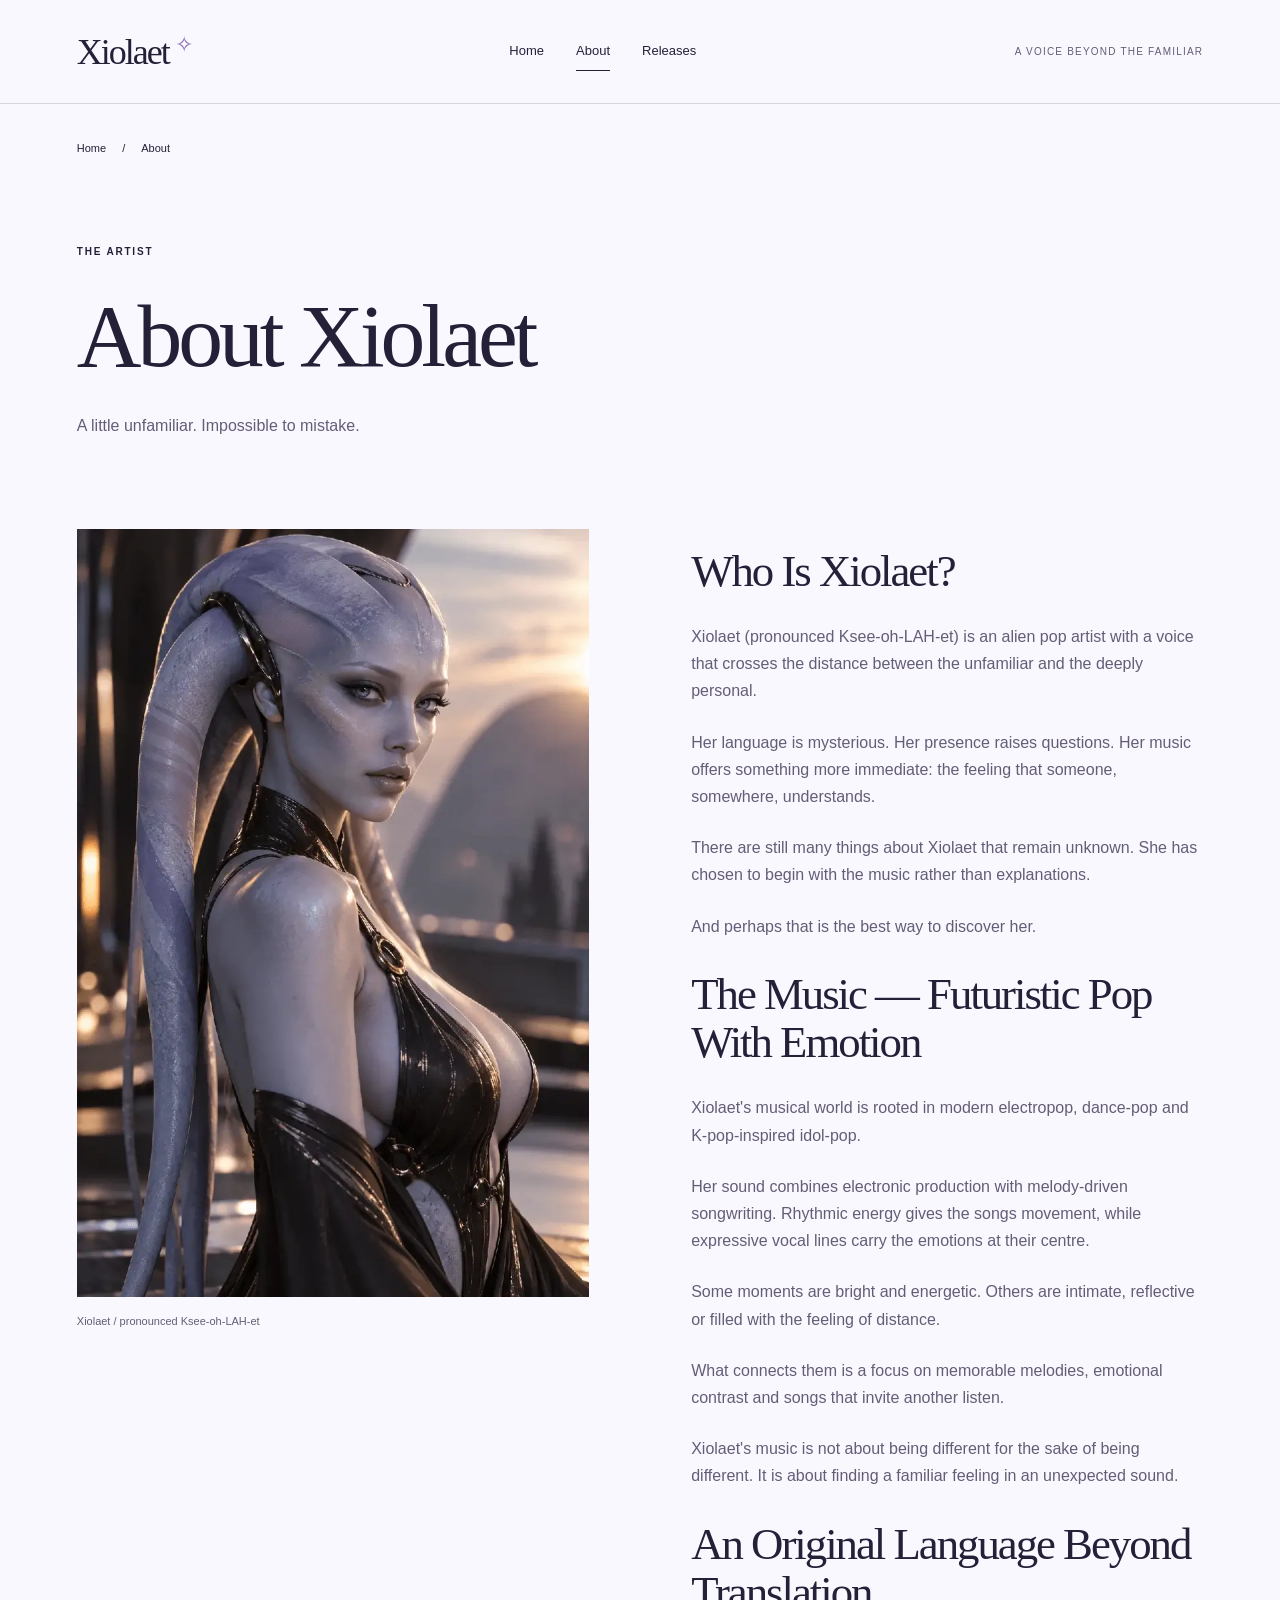
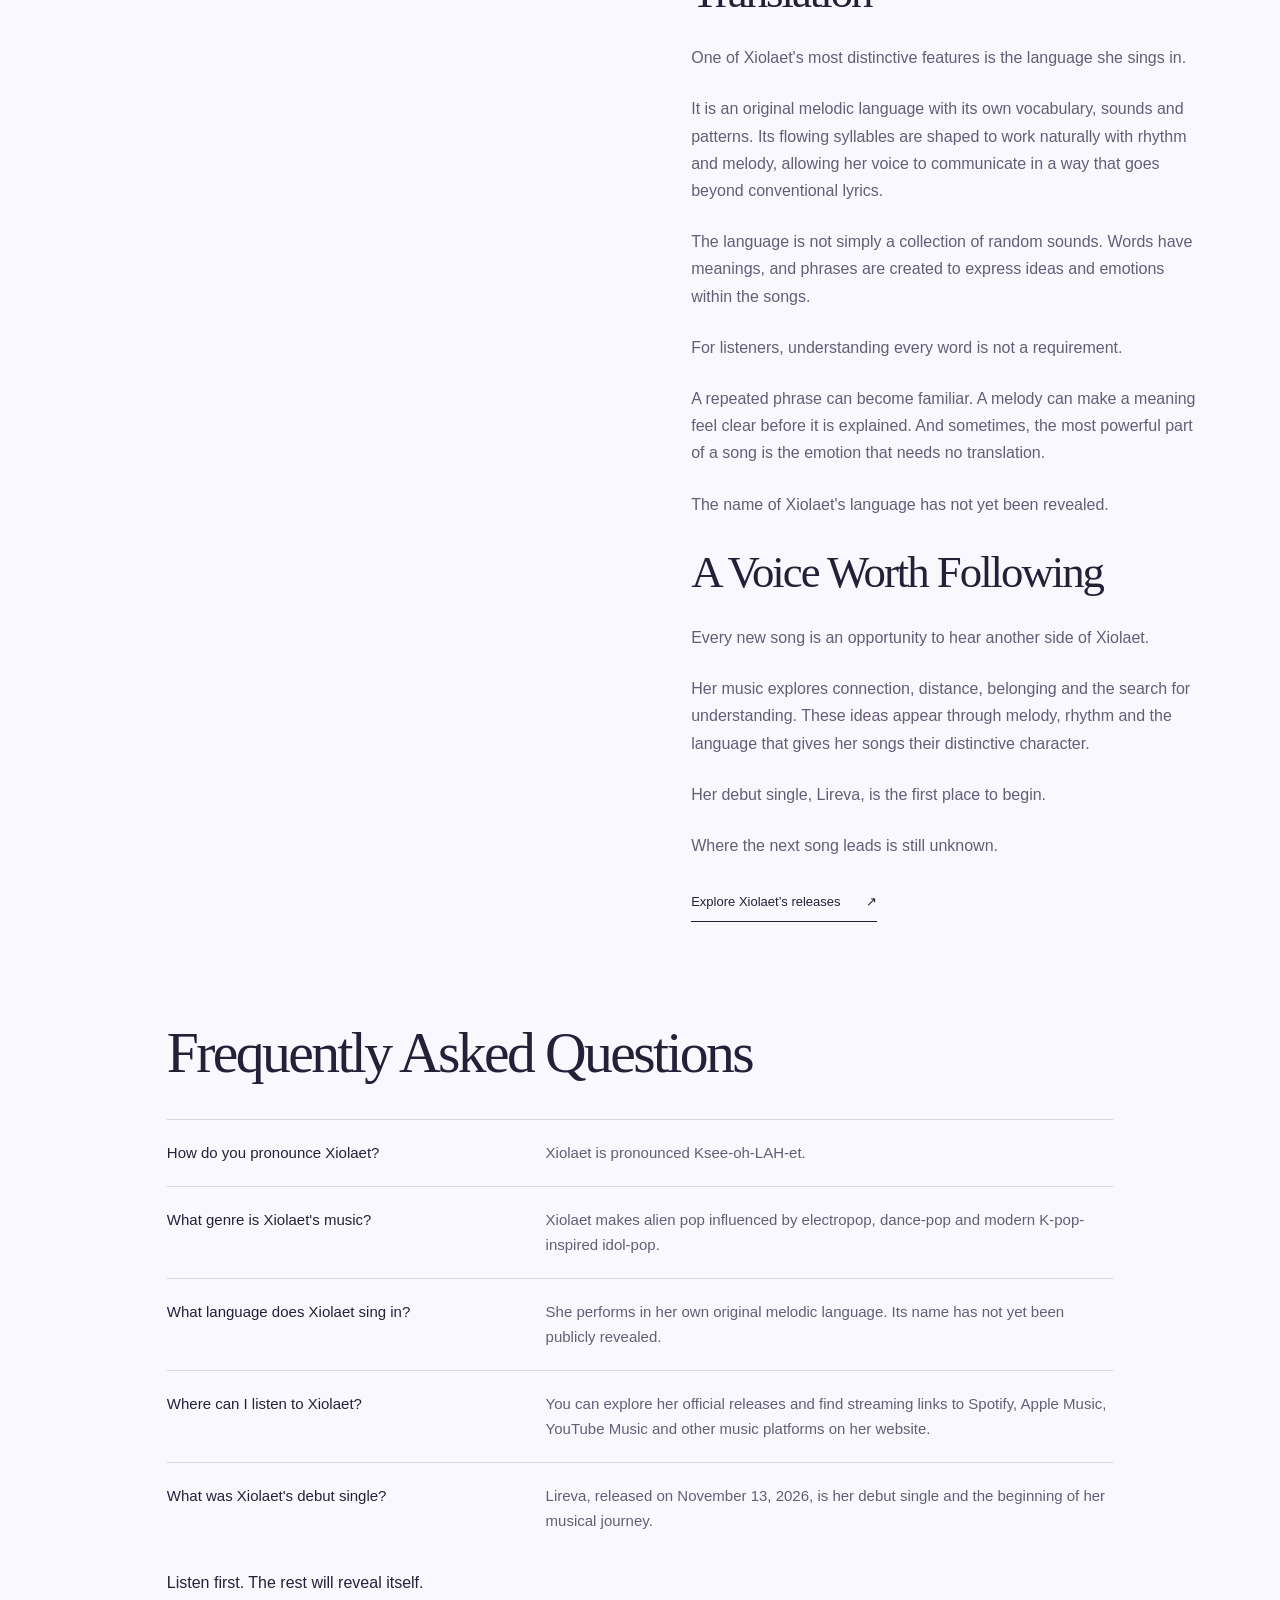
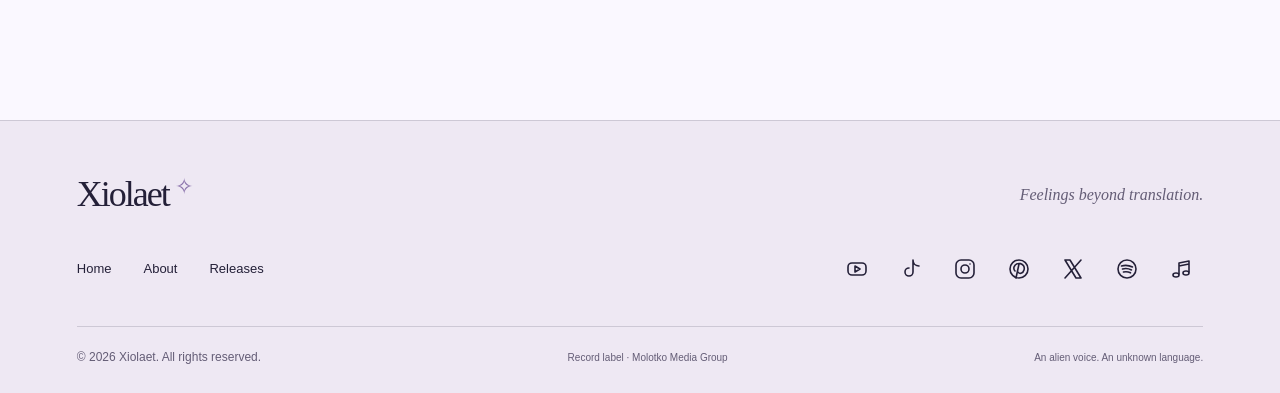
==== commit 22d06a0d: "SEO" ====
--- a/about/index.html
+++ b/about/index.html
@@ -1,17 +1,18 @@
 <!doctype html>
 <html lang="en"><head>
 <meta charset="utf-8">
-<meta name="viewport" content="width=device-width, initial-scale=1"><title>About Xiolaet — Her Voice, Language &amp; Music</title>
-<meta name="description" content="Meet Xiolaet through her voice, original melodic language and music. Discover the artist behind an alien voice and feelings beyond translation.">
+<meta name="viewport" content="width=device-width, initial-scale=1"><title>About Xiolaet | Voice, Music &amp; Mysterious Language</title>
+<meta name="description" content="Discover Xiolaet’s sound, original melodic language and K-pop-inspired approach to alien pop. Learn about her music, her voice and the first signal.">
 <meta name="robots" content="index, follow, max-image-preview:large">
 <meta name="theme-color" content="#FAF8FF">
+<meta property="og:locale" content="en_US">
 <meta property="og:type" content="website">
-<meta property="og:title" content="About Xiolaet — Her Voice, Language &amp; Music">
-<meta property="og:description" content="Meet Xiolaet through her voice, original melodic language and music. Discover the artist behind an alien voice and feelings beyond translation.">
+<meta property="og:title" content="About Xiolaet | Voice, Music &amp; Mysterious Language">
+<meta property="og:description" content="Discover Xiolaet’s sound, original melodic language and K-pop-inspired approach to alien pop. Learn about her music, her voice and the first signal.">
 <meta property="og:site_name" content="Xiolaet">
-<meta name="twitter:card" content="summary">
-<meta name="twitter:title" content="About Xiolaet — Her Voice, Language &amp; Music">
-<meta name="twitter:description" content="Meet Xiolaet through her voice, original melodic language and music. Discover the artist behind an alien voice and feelings beyond translation.">
+<meta name="twitter:card" content="summary_large_image">
+<meta name="twitter:title" content="About Xiolaet | Voice, Music &amp; Mysterious Language">
+<meta name="twitter:description" content="Discover Xiolaet’s sound, original melodic language and K-pop-inspired approach to alien pop. Learn about her music, her voice and the first signal.">
 <link rel="canonical" href="https://xiolaet.com/about/">
 <meta property="og:url" content="https://xiolaet.com/about/">
 <meta property="og:image" content="https://xiolaet.com/assets/images/xiolaet-1024.webp">
@@ -57,8 +58,8 @@
       "@type": "AboutPage",
       "@id": "https://xiolaet.com/about/#webpage",
       "url": "https://xiolaet.com/about/",
-      "name": "About Xiolaet — Her Voice, Language & Music",
-      "description": "Meet Xiolaet through her voice, original melodic language and music. Discover the artist behind an alien voice and feelings beyond translation.",
+      "name": "About Xiolaet | Voice, Music & Mysterious Language",
+      "description": "Discover Xiolaet’s sound, original melodic language and K-pop-inspired approach to alien pop. Learn about her music, her voice and the first signal.",
       "inLanguage": "en",
       "isPartOf": {
         "@id": "https://xiolaet.com/#website"
@@ -106,4 +107,4 @@
   function gtag(){dataLayer.push(arguments);}
   gtag('js', new Date());
 </script><meta name="msvalidate.01" content="C53BC8A722B4CA1189AC6621F218E578" />
-</head><body><a class="skip" href="#main">Skip to content</a><header class="site-header"><a class="wordmark" href="/" aria-label="Xiolaet home">Xiolaet<span aria-hidden="true">✧</span></a><button class="menu-toggle" aria-controls="navigation" aria-expanded="false" hidden>Menu <span aria-hidden="true">＋</span></button><nav id="navigation" aria-label="Main navigation"><a href="/">Home</a><a href="/about/" aria-current="page">About</a><a href="/releases/">Releases</a></nav><span class="header-note">A voice beyond the familiar</span></header><main id="main"><nav class="breadcrumbs" aria-label="Breadcrumb"><a href="/">Home</a><span>/</span><span aria-current="page">About</span></nav><section class="page-heading"><p class="eyebrow">The artist</p><h1>About Xiolaet.<br><em>A little unfamiliar.</em></h1></section><section class="about-grid section"><div class="about-image"><img class="portrait" src="/assets/images/xiolaet-768.webp" srcset="/assets/images/xiolaet-480.webp 480w, /assets/images/xiolaet-768.webp 768w, /assets/images/xiolaet-1024.webp 1024w" sizes="(max-width: 720px) 100vw, 50vw" width="1024" height="1536" alt="Portrait of Xiolaet with lavender skin and sculptural head-tails in warm evening light" fetchpriority=high><p class="photo-note">Xiolaet / pronounced Ksee-oh-LAH-et</p></div><div class="editorial"><p class="eyebrow">Meet Xiolaet</p><h2>A voice with<br>its own gravity.</h2><p>Some voices are familiar from the very first note. Xiolaet’s is not.</p><p>Her language is unknown to most of those who hear it. Her appearance raises questions she rarely answers. Yet the emotions in her music need no explanation.</p><p>For now, she has chosen to let the songs speak first.</p><h2>Listen a little closer.</h2><p>Her music brings together electropop, dance-pop and the expressive energy of idol-pop. Her voice stays at the centre: a held note, a sudden change in tone, a phrase you want to hear again.</p><p>The words belong to her language. What you hear in them can be your own. You don’t need a translation to recognise longing, resolve, or the wish to be understood.</p><a class="text-link" href="/releases/">Get to know the music <span>↗</span></a></div></section><section class="section artist-facts" aria-labelledby="artist-facts"><p class="eyebrow">The essentials</p><h2 id="artist-facts">Xiolaet, in a few words.</h2><dl><div><dt>Who is Xiolaet?</dt><dd>An alien pop artist. For now, she lets the songs speak first.</dd></div><div><dt>How is Xiolaet pronounced?</dt><dd>Ksee-oh-LAH-et.</dd></div><div><dt>What music does she make?</dt><dd>Futuristic pop, K-pop-inspired idol-pop, dance-pop and electropop.</dd></div><div><dt>What language does she sing in?</dt><dd>Her own original melodic language. Its name has not been announced.</dd></div></dl></section></main><footer><div class="footer-top"><a class="wordmark" href="/">Xiolaet<span aria-hidden="true">✧</span></a><p>Feelings beyond translation.</p></div><div class="footer-middle"><nav aria-label="Footer navigation"><a href="/">Home</a><a href="/about/" aria-current="page">About</a><a href="/releases/">Releases</a></nav><div class="social-links"><a href="https://www.youtube.com/@xiolaet" target="_blank" rel="noopener noreferrer" aria-label="Xiolaet on YouTube (opens in a new tab)"><img src="/assets/icons/youtube.svg" width="20" height="20" alt="">YouTube<span aria-hidden="true">↗</span></a><a href="https://www.tiktok.com/@xiolaet_music" target="_blank" rel="noopener noreferrer" aria-label="Xiolaet on TikTok (opens in a new tab)"><img src="/assets/icons/tiktok.svg" width="20" height="20" alt="">TikTok<span aria-hidden="true">↗</span></a><a href="https://www.instagram.com/xiolaet.music/" target="_blank" rel="noopener noreferrer" aria-label="Xiolaet on Instagram (opens in a new tab)"><img src="/assets/icons/instagram.svg" width="20" height="20" alt="">Instagram<span aria-hidden="true">↗</span></a><a href="https://www.pinterest.com/xiolaet/" target="_blank" rel="noopener noreferrer" aria-label="Xiolaet on Pinterest (opens in a new tab)"><img src="/assets/icons/pinterest.svg" width="20" height="20" alt="">Pinterest<span aria-hidden="true">↗</span></a><a href="https://x.com/xiolaet" target="_blank" rel="noopener noreferrer" aria-label="Xiolaet on X (opens in a new tab)"><img src="/assets/icons/x.svg" width="20" height="20" alt="">X<span aria-hidden="true">↗</span></a><a href="https://open.spotify.com/artist/1tHgPAeahSXP8N11vZ2Hvl" target="_blank" rel="noopener noreferrer" aria-label="Xiolaet on Spotify (opens in a new tab)"><img src="/assets/icons/spotify.svg" width="20" height="20" alt="">Spotify<span aria-hidden="true">↗</span></a><a href="https://music.apple.com/us/artist/xiolaet/6828361482" target="_blank" rel="noopener noreferrer" aria-label="Xiolaet on Apple Music (opens in a new tab)"><img src="/assets/icons/apple-music.svg" width="20" height="20" alt="">Apple Music<span aria-hidden="true">↗</span></a></div></div><div class="footer-bottom"><small>© 2026 Xiolaet. All rights reserved.</small><span class="label-credit">Record label · Molotko Media Group</span><span>An alien voice. An unknown language.</span></div></footer></body></html>+</head><body><a class="skip" href="#main">Skip to content</a><header class="site-header"><a class="wordmark" href="/" aria-label="Xiolaet home">Xiolaet<span aria-hidden="true">✧</span></a><button class="menu-toggle" aria-controls="navigation" aria-expanded="false" hidden>Menu <span aria-hidden="true">＋</span></button><nav id="navigation" aria-label="Main navigation"><a href="/">Home</a><a href="/about/" aria-current="page">About</a><a href="/releases/">Releases</a></nav><span class="header-note">A voice beyond the familiar</span></header><main id="main"><nav class="breadcrumbs" aria-label="Breadcrumb"><a href="/">Home</a><span>/</span><span aria-current="page">About</span></nav><section class="page-heading"><p class="eyebrow">The artist</p><h1>About Xiolaet</h1><p>A little unfamiliar. Impossible to mistake.</p></section><section class="about-grid section"><div class="about-image"><img class="portrait" src="/assets/images/xiolaet-768.webp" srcset="/assets/images/xiolaet-480.webp 480w, /assets/images/xiolaet-768.webp 768w, /assets/images/xiolaet-1024.webp 1024w" sizes="(max-width: 720px) 100vw, 50vw" width="1024" height="1536" alt="Portrait of Xiolaet with lavender-toned skin and sculptural head-tails in warm evening light" fetchpriority=high><p class="photo-note">Xiolaet / pronounced Ksee-oh-LAH-et</p></div><div class="editorial"><h2>Who Is Xiolaet?</h2><p>Xiolaet (pronounced Ksee-oh-LAH-et) is an alien pop artist with a voice that crosses the distance between the unfamiliar and the deeply personal.</p><p>Her language is mysterious. Her presence raises questions. Her music offers something more immediate: the feeling that someone, somewhere, understands.</p><p>There are still many things about Xiolaet that remain unknown. She has chosen to begin with the music rather than explanations.</p><p>And perhaps that is the best way to discover her.</p><h2>The Music — Futuristic Pop With Emotion</h2><p>Xiolaet&#x27;s musical world is rooted in modern electropop, dance-pop and K-pop-inspired idol-pop.</p><p>Her sound combines electronic production with melody-driven songwriting. Rhythmic energy gives the songs movement, while expressive vocal lines carry the emotions at their centre.</p><p>Some moments are bright and energetic. Others are intimate, reflective or filled with the feeling of distance.</p><p>What connects them is a focus on memorable melodies, emotional contrast and songs that invite another listen.</p><p>Xiolaet&#x27;s music is not about being different for the sake of being different. It is about finding a familiar feeling in an unexpected sound.</p><h2>An Original Language Beyond Translation</h2><p>One of Xiolaet&#x27;s most distinctive features is the language she sings in.</p><p>It is an original melodic language with its own vocabulary, sounds and patterns. Its flowing syllables are shaped to work naturally with rhythm and melody, allowing her voice to communicate in a way that goes beyond conventional lyrics.</p><p>The language is not simply a collection of random sounds. Words have meanings, and phrases are created to express ideas and emotions within the songs.</p><p>For listeners, understanding every word is not a requirement.</p><p>A repeated phrase can become familiar. A melody can make a meaning feel clear before it is explained. And sometimes, the most powerful part of a song is the emotion that needs no translation.</p><p>The name of Xiolaet&#x27;s language has not yet been revealed.</p><h2>A Voice Worth Following</h2><p>Every new song is an opportunity to hear another side of Xiolaet.</p><p>Her music explores connection, distance, belonging and the search for understanding. These ideas appear through melody, rhythm and the language that gives her songs their distinctive character.</p><p>Her debut single, Lireva, is the first place to begin.</p><p>Where the next song leads is still unknown.</p><a class="text-link" href="/releases/">Explore Xiolaet’s releases <span aria-hidden="true">↗</span></a></div></section><section class="section artist-facts" aria-labelledby="artist-facts"><h2 id="artist-facts">Frequently Asked Questions</h2><dl><div><dt>How do you pronounce Xiolaet?</dt><dd>Xiolaet is pronounced Ksee-oh-LAH-et.</dd></div><div><dt>What genre is Xiolaet&#x27;s music?</dt><dd>Xiolaet makes alien pop influenced by electropop, dance-pop and modern K-pop-inspired idol-pop.</dd></div><div><dt>What language does Xiolaet sing in?</dt><dd>She performs in her own original melodic language. Its name has not yet been publicly revealed.</dd></div><div><dt>Where can I listen to Xiolaet?</dt><dd>You can explore her official releases and find streaming links to Spotify, Apple Music, YouTube Music and other music platforms on her website.</dd></div><div><dt>What was Xiolaet&#x27;s debut single?</dt><dd>Lireva, released on November 13, 2026, is her debut single and the beginning of her musical journey.</dd></div></dl><p>Listen first. The rest will reveal itself.</p></section></main><footer><div class="footer-top"><a class="wordmark" href="/">Xiolaet<span aria-hidden="true">✧</span></a><p>Feelings beyond translation.</p></div><div class="footer-middle"><nav aria-label="Footer navigation"><a href="/">Home</a><a href="/about/" aria-current="page">About</a><a href="/releases/">Releases</a></nav><div class="social-links"><a href="https://www.youtube.com/@xiolaet" target="_blank" rel="noopener noreferrer" aria-label="Xiolaet on YouTube (opens in a new tab)" title="YouTube"><img src="/assets/icons/youtube.svg" width="20" height="20" alt=""></a><a href="https://www.tiktok.com/@xiolaet_music" target="_blank" rel="noopener noreferrer" aria-label="Xiolaet on TikTok (opens in a new tab)" title="TikTok"><img src="/assets/icons/tiktok.svg" width="20" height="20" alt=""></a><a href="https://www.instagram.com/xiolaet.music/" target="_blank" rel="noopener noreferrer" aria-label="Xiolaet on Instagram (opens in a new tab)" title="Instagram"><img src="/assets/icons/instagram.svg" width="20" height="20" alt=""></a><a href="https://www.pinterest.com/xiolaet/" target="_blank" rel="noopener noreferrer" aria-label="Xiolaet on Pinterest (opens in a new tab)" title="Pinterest"><img src="/assets/icons/pinterest.svg" width="20" height="20" alt=""></a><a href="https://x.com/xiolaet" target="_blank" rel="noopener noreferrer" aria-label="Xiolaet on X (opens in a new tab)" title="X"><img src="/assets/icons/x.svg" width="20" height="20" alt=""></a><a href="https://open.spotify.com/artist/1tHgPAeahSXP8N11vZ2Hvl" target="_blank" rel="noopener noreferrer" aria-label="Xiolaet on Spotify (opens in a new tab)" title="Spotify"><img src="/assets/icons/spotify.svg" width="20" height="20" alt=""></a><a href="https://music.apple.com/us/artist/xiolaet/6828361482" target="_blank" rel="noopener noreferrer" aria-label="Xiolaet on Apple Music (opens in a new tab)" title="Apple Music"><img src="/assets/icons/apple-music.svg" width="20" height="20" alt=""></a></div></div><div class="footer-bottom"><small>© 2026 Xiolaet. All rights reserved.</small><span class="label-credit">Record label · Molotko Media Group</span><span>An alien voice. An unknown language.</span></div></footer></body></html>
--- a/assets/css/styles.css
+++ b/assets/css/styles.css
@@ -1,5 +1,5 @@
 :root{--pearl:#faf8ff;--lavender:#c9b9e8;--blush:#f2e6f2;--lilac:#a99acb;--ink:#242038;--muted:#645d76;--cobalt:#7386cb;--champagne:#dcc8a9;--serif:Georgia,'Times New Roman',serif;--sans:'Helvetica Neue',Arial,sans-serif;--space:clamp(24px,6vw,100px);--radius:3px;--line:rgba(36,32,56,.16)}
-*{box-sizing:border-box}html{scroll-behavior:smooth;scroll-padding-top:30px}body{margin:0;background:var(--pearl);color:var(--ink);font-family:var(--sans);font-size:16px;line-height:1.7}a{color:inherit;text-decoration:none}a,button{-webkit-tap-highlight-color:transparent}a:focus-visible,button:focus-visible{outline:3px solid #62428e;outline-offset:6px}img{display:block;max-width:100%;height:auto}button{font:inherit}p{margin:0 0 24px}h1,h2,h3{font-family:var(--serif);font-weight:400;line-height:1.08;letter-spacing:-.045em;margin:0 0 28px}h1{font-size:clamp(52px,7vw,106px)}h2{font-size:clamp(36px,4.5vw,68px)}em{font-weight:400;color:#716087}small{font-size:12px}::selection{background:var(--lavender)}.skip{position:fixed;top:-100px;left:15px;background:var(--ink);color:white;padding:12px;z-index:20}.skip:focus{top:10px}.site-header{height:104px;padding:0 var(--space);display:flex;align-items:center;justify-content:space-between;border-bottom:1px solid var(--line);gap:25px}.wordmark{font-family:var(--serif);font-size:36px;line-height:1;letter-spacing:-2px;white-space:nowrap}.wordmark span{font-size:22px;display:inline-block;vertical-align:top;margin-left:6px;color:#8a72ab}.site-header nav,footer nav{display:flex;gap:32px;font-size:13px}.site-header nav a{padding:10px 0;position:relative}.site-header nav a[aria-current=page]:after{content:'';position:absolute;bottom:2px;left:0;right:0;height:1px;background:var(--ink)}.header-note{font-size:10px;letter-spacing:.12em;text-transform:uppercase;color:var(--muted)}.eyebrow{font-size:10px;letter-spacing:.18em;text-transform:uppercase;font-weight:600;margin-bottom:28px}.actions{display:flex;gap:25px;align-items:center;flex-wrap:wrap;margin-top:35px}.button{background:var(--ink);color:var(--pearl);padding:15px 21px;font-size:12px;display:inline-flex;gap:25px;border-radius:var(--radius);transition:background .2s,transform .2s}.button:hover{background:#4c3d64;transform:translateY(-2px)}.text-link{font-size:13px;display:inline-flex;align-items:center;gap:25px;border-bottom:1px solid var(--ink);padding:8px 0;transition:gap .2s}.text-link:hover{gap:35px}.tiny-star{font-size:40px;color:#9380b5}.section{padding:100px var(--space);max-width:1700px;margin:auto}.intro{text-align:center;max-width:1000px;padding-top:115px;padding-bottom:110px}.intro p:last-child{max-width:590px;margin:0 auto;color:var(--muted)}.featured{display:grid;grid-template-columns:1fr 1fr;gap:clamp(30px,8vw,130px);align-items:center;padding-top:20px}.cover{aspect-ratio:1;background:radial-gradient(ellipse at 60% 35%,#faf4ec 0,transparent 42%),linear-gradient(135deg,#d0c3e7,#ede5f2 50%,#b6b5d3);position:relative;overflow:hidden;display:flex;align-items:center;justify-content:center;isolation:isolate;border:1px solid #ddd2e6}.cover-top{position:absolute;top:7%;left:7%;right:7%;display:flex;justify-content:space-between;font-family:var(--serif);font-size:clamp(14px,2vw,24px)}.cover-top span{font-family:var(--sans);font-size:9px;letter-spacing:.15em;padding-top:7px}.orbit{width:53%;height:65%;border-radius:50%;border:1px solid #faf8ff;box-shadow:inset 18px 2px 30px #ffffff90,15px 10px 40px #8b7da54d;transform:rotate(35deg);position:absolute;z-index:-1}.orbit:after{content:'';position:absolute;inset:10%;border-radius:50%;border:1px solid #ffffff80}.cover-title{font-size:clamp(36px,6vw,90px);font-family:var(--serif);letter-spacing:.07em;color:#453a59}.cover-note{position:absolute;bottom:7%;left:5%;right:5%;text-align:center;font-size:9px;letter-spacing:.04em;color:#51465f}.art-link{display:block}.art-link .cover{transition:filter .4s,transform .4s}.art-link:hover .cover{filter:brightness(1.04);transform:translateY(-4px)}.feature-copy p{max-width:400px}.muted{color:var(--muted);font-size:14px}.status{display:block;font-size:10px;letter-spacing:.08em;text-transform:uppercase;color:var(--muted);margin-top:28px}.statement{padding:95px 24px;background:var(--ink);color:var(--pearl);text-align:center}.statement>span{color:var(--champagne);font-size:34px;display:inline-block;margin-bottom:25px;animation:float 6s ease-in-out infinite}.statement h2{font-size:clamp(40px,5.4vw,80px);margin:0}.statement em{color:var(--lavender)}.discovery{display:grid;grid-template-columns:1fr 1fr;gap:60px;align-items:center}.discovery h2{margin:0}.discovery-links a{display:flex;align-items:center;gap:16px;padding:18px 0;border-bottom:1px solid var(--line);font-size:15px}.discovery-links a span{margin-left:auto}.discovery-links a:hover{color:#755391}.page-heading{padding:85px var(--space) 40px;max-width:1700px;margin:auto}.page-heading>p:last-child{color:var(--muted)}.about-grid{display:grid;grid-template-columns:1fr 1fr;gap:8vw;padding-top:25px;align-items:start}.about-image .portrait{width:100%;max-height:850px;object-fit:cover}.photo-note{font-size:11px;color:var(--muted);margin-top:15px}.editorial{padding-top:18px}.editorial h2{font-size:clamp(32px,3.5vw,52px)}.editorial p{color:var(--muted)}.editorial .eyebrow{color:var(--ink)}.editorial h2:not(:first-child){margin-top:30px}.future{background:#eee7f5;text-align:center;max-width:none}.future p:last-child{margin:0}.catalog{padding-top:15px;display:grid;grid-template-columns:1fr 1fr;gap:8vw;align-items:center}.release-title{display:flex;justify-content:space-between;align-items:center;margin-top:25px}.release-title h2{font-size:36px;margin:0}.release-card>p{margin:10px 0}.catalog-note{text-align:center;padding:50px 15px}.catalog-note>span{font-size:60px;color:#a99acb}.catalog-note p{font-family:var(--serif);font-size:42px;line-height:1.2;margin:25px 0}.catalog-note small{color:var(--muted)}.breadcrumbs{display:flex;gap:16px;font-size:11px;padding:35px var(--space) 0}.breadcrumbs a:hover{text-decoration:underline}.release-hero{display:grid;grid-template-columns:1fr 1fr;gap:7vw;padding-top:45px;align-items:center}.release-intro h1{font-size:clamp(55px,7vw,100px)}.lead{font-family:var(--serif);font-size:34px;line-height:1.2}.release-intro>p:not(.eyebrow):not(.lead){color:var(--muted)}dl{font-size:12px;margin-top:35px}dl>div{display:grid;grid-template-columns:40% 60%;padding:12px 0;border-top:1px solid var(--line)}dt{color:var(--muted)}dd{margin:0}dd a{text-decoration:underline}.track-details{padding-top:0}.detail-row{display:grid;grid-template-columns:1fr 2fr;gap:35px;padding:50px 0;border-top:1px solid var(--line)}.detail-row h2{font-size:38px}.detail-row p{max-width:580px}.draft{color:var(--muted);font-size:13px}.back-link{margin-top:15px}footer{padding:55px var(--space) 25px;background:#eee8f3;border-top:1px solid var(--line)}.footer-top,.footer-middle,.footer-bottom{display:flex;justify-content:space-between;align-items:center;gap:25px}.footer-top{margin-bottom:35px}.footer-top p{font-family:var(--serif);font-style:italic;margin:0;color:var(--muted)}.social-links{display:flex;gap:25px}.social-links a{font-size:11px;display:flex;align-items:center;gap:7px}.social-links a span{font-size:13px}.footer-bottom{border-top:1px solid var(--line);margin-top:35px;padding-top:20px;font-size:10px;color:var(--muted)}.menu-toggle{background:none;border:1px solid var(--line);padding:7px 12px;color:var(--ink);font-size:12px}.reveal.is-pending{opacity:0;transform:translateY(18px)}.reveal{transition:opacity .7s,transform .7s}@keyframes float{50%{transform:translateY(-7px)}}
+*{box-sizing:border-box}html{scroll-behavior:smooth;scroll-padding-top:30px}body{margin:0;background:var(--pearl);color:var(--ink);font-family:var(--sans);font-size:16px;line-height:1.7}a{color:inherit;text-decoration:none}a,button{-webkit-tap-highlight-color:transparent}a:focus-visible,button:focus-visible{outline:3px solid #62428e;outline-offset:6px}img{display:block;max-width:100%;height:auto}button{font:inherit}p{margin:0 0 24px}h1,h2,h3{font-family:var(--serif);font-weight:400;line-height:1.08;letter-spacing:-.045em;margin:0 0 28px}h1{font-size:clamp(52px,7vw,106px)}h2{font-size:clamp(36px,4.5vw,68px)}em{font-weight:400;color:#716087}small{font-size:12px}::selection{background:var(--lavender)}.skip{position:fixed;top:-100px;left:15px;background:var(--ink);color:white;padding:12px;z-index:20}.skip:focus{top:10px}.site-header{height:104px;padding:0 var(--space);display:flex;align-items:center;justify-content:space-between;border-bottom:1px solid var(--line);gap:25px}.wordmark{font-family:var(--serif);font-size:36px;line-height:1;letter-spacing:-2px;white-space:nowrap}.wordmark span{font-size:22px;display:inline-block;vertical-align:top;margin-left:6px;color:#8a72ab}.site-header nav,footer nav{display:flex;gap:32px;font-size:13px}.site-header nav a{padding:10px 0;position:relative}.site-header nav a[aria-current=page]:after{content:'';position:absolute;bottom:2px;left:0;right:0;height:1px;background:var(--ink)}.header-note{font-size:10px;letter-spacing:.12em;text-transform:uppercase;color:var(--muted)}.eyebrow{font-size:10px;letter-spacing:.18em;text-transform:uppercase;font-weight:600;margin-bottom:28px}.actions{display:flex;gap:25px;align-items:center;flex-wrap:wrap;margin-top:35px}.button{background:var(--ink);color:var(--pearl);padding:15px 21px;font-size:12px;display:inline-flex;gap:25px;border-radius:var(--radius);transition:background .2s,transform .2s}.button:hover{background:#4c3d64;transform:translateY(-2px)}.text-link{font-size:13px;display:inline-flex;align-items:center;gap:25px;border-bottom:1px solid var(--ink);padding:8px 0;transition:gap .2s}.text-link:hover{gap:35px}.tiny-star{font-size:40px;color:#9380b5}.section{padding:100px var(--space);max-width:1700px;margin:auto}.intro{text-align:center;max-width:1000px;padding-top:115px;padding-bottom:110px}.intro p:last-child{max-width:590px;margin:0 auto;color:var(--muted)}.featured{display:grid;grid-template-columns:1fr 1fr;gap:clamp(30px,8vw,130px);align-items:center;padding-top:20px}.cover{aspect-ratio:1;background:radial-gradient(ellipse at 60% 35%,#faf4ec 0,transparent 42%),linear-gradient(135deg,#d0c3e7,#ede5f2 50%,#b6b5d3);position:relative;overflow:hidden;display:flex;align-items:center;justify-content:center;isolation:isolate;border:1px solid #ddd2e6}.cover-top{position:absolute;top:7%;left:7%;right:7%;display:flex;justify-content:space-between;font-family:var(--serif);font-size:clamp(14px,2vw,24px)}.cover-top span{font-family:var(--sans);font-size:9px;letter-spacing:.15em;padding-top:7px}.orbit{width:53%;height:65%;border-radius:50%;border:1px solid #faf8ff;box-shadow:inset 18px 2px 30px #ffffff90,15px 10px 40px #8b7da54d;transform:rotate(35deg);position:absolute;z-index:-1}.orbit:after{content:'';position:absolute;inset:10%;border-radius:50%;border:1px solid #ffffff80}.cover-title{font-size:clamp(36px,6vw,90px);font-family:var(--serif);letter-spacing:.07em;color:#453a59}.cover-note{position:absolute;bottom:7%;left:5%;right:5%;text-align:center;font-size:9px;letter-spacing:.04em;color:#51465f}.art-link{display:block}.art-link .cover{transition:filter .4s,transform .4s}.art-link:hover .cover{filter:brightness(1.04);transform:translateY(-4px)}.feature-copy p{max-width:400px}.muted{color:var(--muted);font-size:14px}.status{display:block;font-size:10px;letter-spacing:.08em;text-transform:uppercase;color:var(--muted);margin-top:28px}.statement{padding:95px 24px;background:var(--ink);color:var(--pearl);text-align:center}.statement>span{color:var(--champagne);font-size:34px;display:inline-block;margin-bottom:25px;animation:float 6s ease-in-out infinite}.statement h2{font-size:clamp(40px,5.4vw,80px);margin:0}.statement em{color:var(--lavender)}.discovery{display:grid;grid-template-columns:1fr 1fr;gap:60px;align-items:center}.discovery-links a{display:flex;align-items:center;gap:16px;padding:18px 0;border-bottom:1px solid var(--line);font-size:15px}.discovery-links a span{margin-left:auto}.discovery-links a:hover{color:#755391}.page-heading{padding:85px var(--space) 40px;max-width:1700px;margin:auto}.page-heading>p:last-child{color:var(--muted)}.about-grid{display:grid;grid-template-columns:1fr 1fr;gap:8vw;padding-top:25px;align-items:start}.about-image .portrait{width:100%;max-height:850px;object-fit:cover}.photo-note{font-size:11px;color:var(--muted);margin-top:15px}.editorial{padding-top:18px}.editorial h2{font-size:clamp(32px,3.5vw,52px)}.editorial p{color:var(--muted)}.editorial .eyebrow{color:var(--ink)}.editorial h2:not(:first-child){margin-top:30px}.future{background:#eee7f5;text-align:center;max-width:none}.future p:last-child{margin:0}.catalog{padding-top:15px;display:grid;grid-template-columns:1fr 1fr;gap:8vw;align-items:center}.release-title{display:flex;justify-content:space-between;align-items:center;margin-top:25px}.release-title h2{font-size:36px;margin:0}.release-card>p{margin:10px 0}.catalog-note{text-align:center;padding:50px 15px}.catalog-note>span{font-size:60px;color:#a99acb}.catalog-note p{font-family:var(--serif);font-size:42px;line-height:1.2;margin:25px 0}.catalog-note small{color:var(--muted)}.breadcrumbs{display:flex;gap:16px;font-size:11px;padding:35px var(--space) 0}.breadcrumbs a:hover{text-decoration:underline}.release-hero{display:grid;grid-template-columns:1fr 1fr;gap:7vw;padding-top:45px;align-items:center}.release-intro h1{font-size:clamp(55px,7vw,100px)}.lead{font-family:var(--serif);font-size:34px;line-height:1.2}.release-intro>p:not(.eyebrow):not(.lead){color:var(--muted)}dl{font-size:12px;margin-top:35px}dl>div{display:grid;grid-template-columns:40% 60%;padding:12px 0;border-top:1px solid var(--line)}dt{color:var(--muted)}dd{margin:0}dd a{text-decoration:underline}.track-details{padding-top:0}.detail-row{display:grid;grid-template-columns:1fr 2fr;gap:35px;padding:50px 0;border-top:1px solid var(--line)}.detail-row h2{font-size:38px}.detail-row p{max-width:580px}.draft{color:var(--muted);font-size:13px}.back-link{margin-top:15px}footer{padding:55px var(--space) 25px;background:#eee8f3;border-top:1px solid var(--line)}.footer-top,.footer-middle,.footer-bottom{display:flex;justify-content:space-between;align-items:center;gap:25px}.footer-top{margin-bottom:35px}.footer-top p{font-family:var(--serif);font-style:italic;margin:0;color:var(--muted)}.social-links{display:flex;gap:25px}.social-links a{font-size:11px;display:flex;align-items:center;gap:7px}.social-links a span{font-size:13px}.footer-bottom{border-top:1px solid var(--line);margin-top:35px;padding-top:20px;font-size:10px;color:var(--muted)}.menu-toggle{background:none;border:1px solid var(--line);padding:7px 12px;color:var(--ink);font-size:12px}.reveal.is-pending{opacity:0;transform:translateY(18px)}.reveal{transition:opacity .7s,transform .7s}@keyframes float{50%{transform:translateY(-7px)}}
 @media(min-width:1700px){.site-header,footer{padding-left:max(var(--space),calc((100vw - 1500px)/2));padding-right:max(var(--space),calc((100vw - 1500px)/2))}}
 @media(max-width:1000px){.header-note{display:none}.actions{gap:12px}.footer-middle{align-items:flex-start;flex-wrap:wrap}.social-links{flex-wrap:wrap}}
 @media(max-width:720px){.site-header{height:auto;min-height:82px;flex-wrap:wrap;padding-top:20px;padding-bottom:20px;gap:18px}.wordmark{font-size:32px}.site-header nav{width:100%;justify-content:space-between;gap:15px}.js-nav .menu-toggle{display:block}.js-nav #navigation:not(.is-open){display:none}.section{padding:65px var(--space)}.intro{padding-top:70px}.featured,.about-grid,.catalog,.release-hero,.discovery{grid-template-columns:1fr;gap:35px}.featured{padding-top:0}.feature-copy h2{font-size:55px}.statement{padding:65px 24px}.page-heading{padding-top:55px;padding-bottom:30px}.page-heading h1{font-size:48px}.about-grid{padding-top:0}.editorial{padding:0}.catalog{padding-top:0}.catalog-note{padding:20px 0}.cover-title{font-size:clamp(42px,12vw,80px)}.release-hero{padding-top:30px}.release-intro h1{font-size:65px}.detail-row{grid-template-columns:1fr;gap:8px;padding:35px 0}.detail-row .eyebrow{margin-bottom:10px}.track-details{padding-top:0}.footer-top,.footer-middle,.footer-bottom{align-items:flex-start;flex-direction:column;gap:22px}.social-links{gap:18px}footer nav{gap:25px}.footer-top{margin-bottom:25px}.footer-bottom{gap:8px}.cover-note{font-size:8px}.discovery{gap:20px}}
@@ -68,3 +68,10 @@
 .release-artwork{display:block;width:100%;height:auto;aspect-ratio:1;object-fit:contain;border-radius:var(--radius)}
 
 .streaming-links{display:grid;gap:12px;margin-top:32px}.streaming-links a{display:flex;align-items:center;gap:18px;min-height:72px;padding:18px 22px;border:1px solid var(--line);border-radius:var(--radius);background:rgba(242,230,242,.28);transition:background .2s,border-color .2s}.streaming-links a:hover{background:var(--blush);border-color:var(--lilac)}.streaming-links img{flex:0 0 28px}.streaming-arrow{margin-left:auto}.streaming-links a span:not(.streaming-arrow){font-size:16px}@media(max-width:375px){.streaming-links a{padding:16px;gap:12px}}
+
+.release-video{padding-top:20px;padding-bottom:70px}.release-video>p:not(.eyebrow){max-width:760px;color:var(--muted)}.video-frame{aspect-ratio:16/9;width:100%;overflow:hidden;background:var(--ink);border-radius:12px;margin-top:28px}.video-frame iframe{display:block;width:100%;height:100%;border:0}.release-video .video-caption{font-size:12px;margin:16px 0 8px}@media(max-width:720px){.release-video{padding-top:0;padding-bottom:50px}.video-frame{border-radius:8px}}
+
+.copy-section{max-width:1100px;padding-top:30px;padding-bottom:50px}.copy-section p{max-width:760px;color:var(--muted)}.catalog-note h2{font-size:38px}.catalog-note p{font-family:var(--sans);font-size:15px;line-height:1.7}.discovery>div:first-child p:not(.eyebrow){font-size:14px;color:var(--muted)}
+
+/* Accessible icon-only footer social links. */
+footer .social-links{gap:10px;flex-wrap:wrap}footer .social-links a{display:inline-flex;align-items:center;justify-content:center;width:44px;height:44px;border-radius:50%;transition:transform .22s ease,background-color .22s ease,box-shadow .22s ease}footer .social-links a img{width:24px;height:24px;transition:transform .22s ease}footer .social-links a:hover,footer .social-links a:focus-visible{background:rgba(201,185,232,.5);transform:translateY(-4px);box-shadow:0 6px 16px rgba(36,32,56,.10)}footer .social-links a:hover img{transform:scale(1.08)}@media(prefers-reduced-motion:reduce){footer .social-links a:hover,footer .social-links a:focus-visible,footer .social-links a:hover img{transform:none}}
